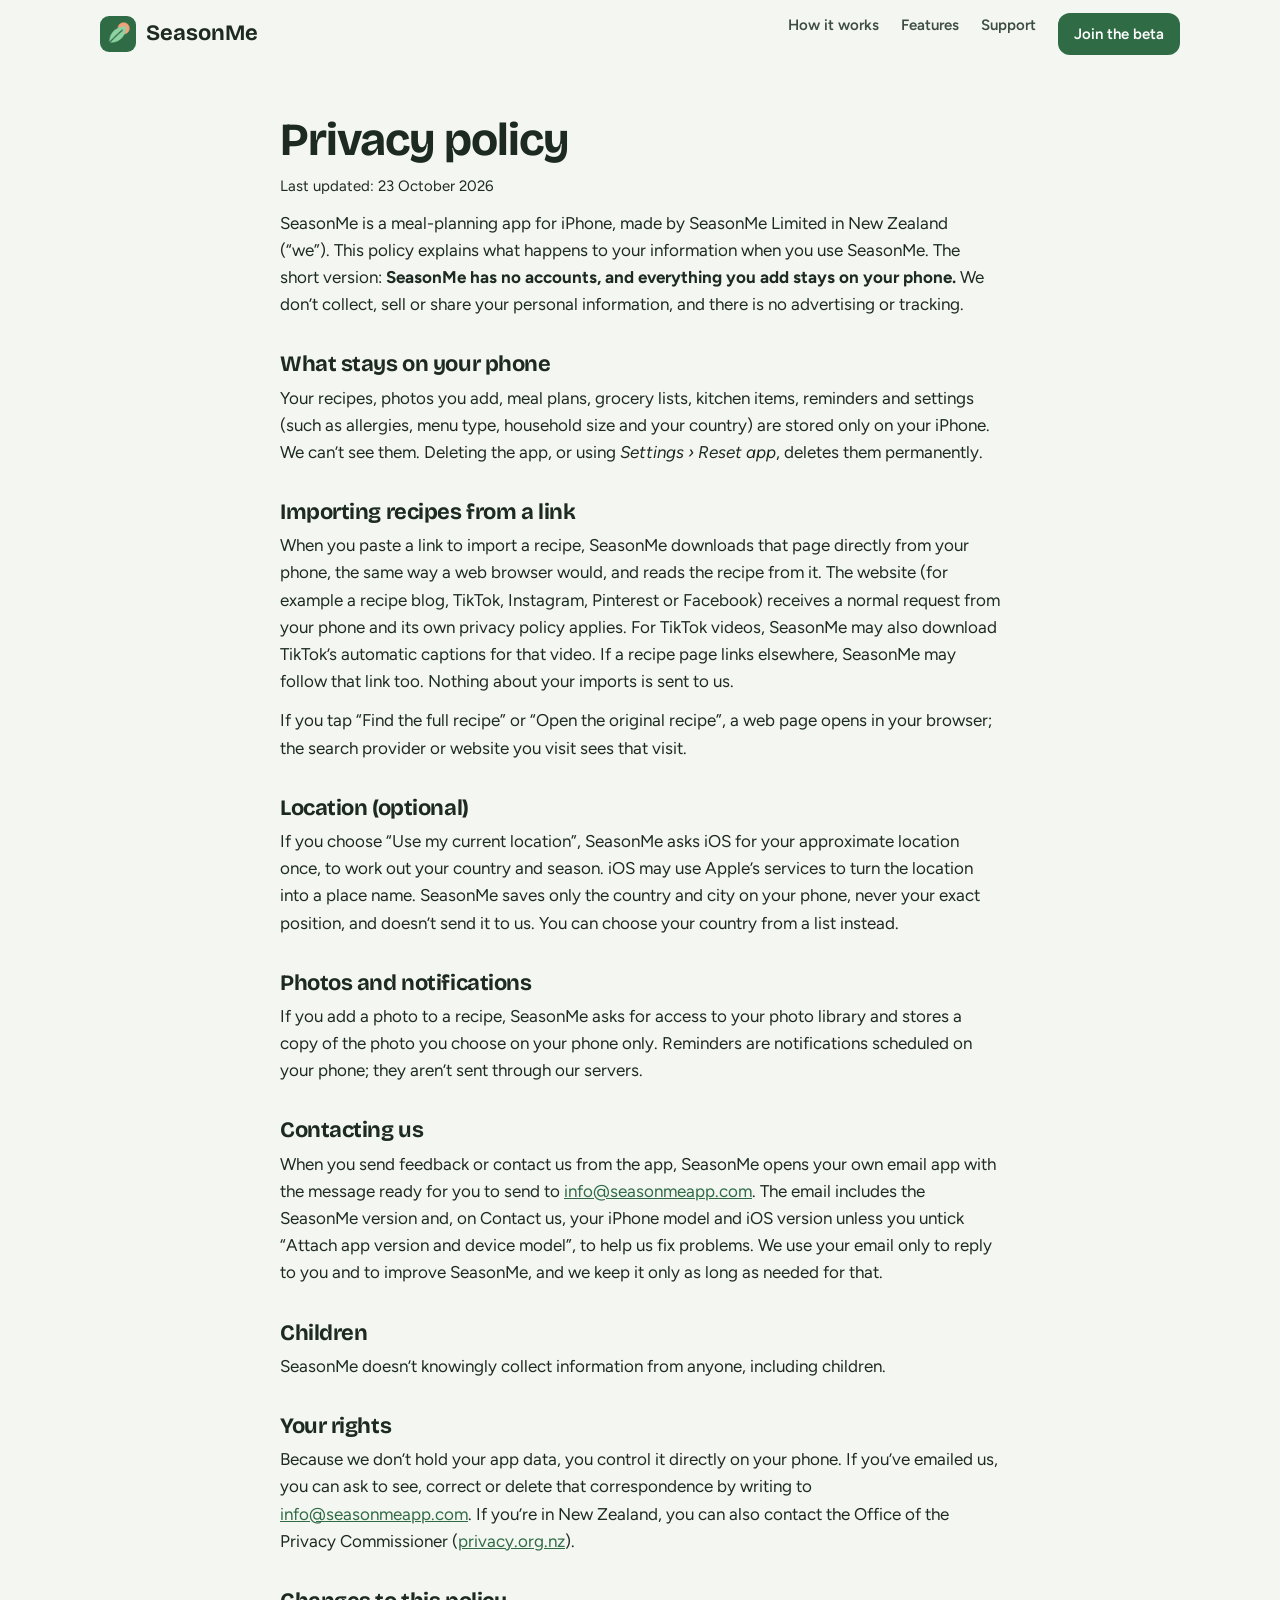
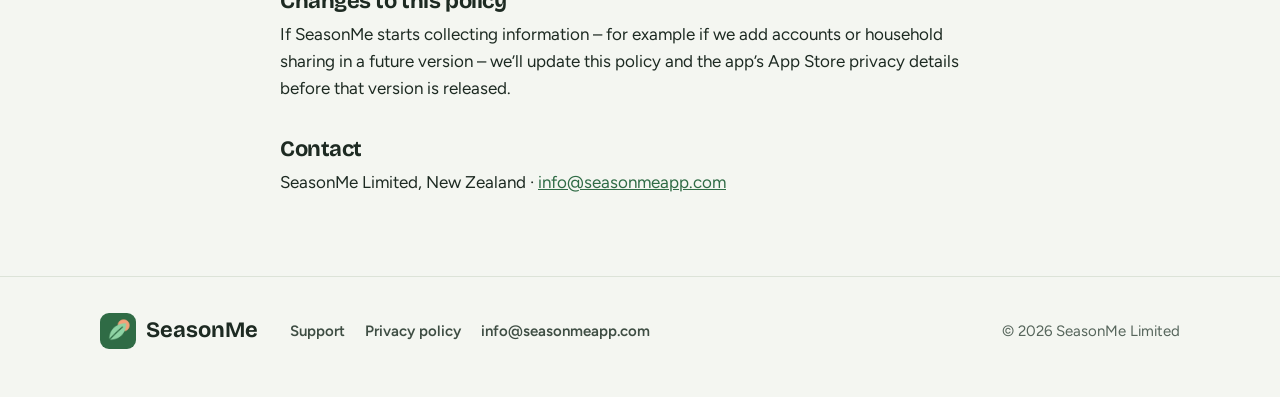
==== privacy.html @ 2d1da23f "Add files via upload" ====
<!doctype html>
<html lang="en">
<head>
<meta charset="utf-8">
<meta name="viewport" content="width=device-width, initial-scale=1">
<title>SeasonMe – Privacy policy</title>
<link rel="icon" href="images/favicon.png">
<link rel="apple-touch-icon" href="images/icon-180.png">
<link rel="preconnect" href="https://fonts.googleapis.com">
<link rel="preconnect" href="https://fonts.gstatic.com" crossorigin>
<link href="https://fonts.googleapis.com/css2?family=Bricolage+Grotesque:opsz,wght@12..96,600;12..96,700&family=Figtree:wght@400;500;600;700&display=swap" rel="stylesheet">
<link rel="stylesheet" href="style.css">
</head>
<body>
<header class="nav">
  <div class="wrap">
    <a class="brand" href="index.html"><img src="images/icon-180.png" alt="">SeasonMe</a>
    <nav class="nav-links" aria-label="Main">
      <a href="index.html#how">How it works</a>
      <a href="index.html#features">Features</a>
      <a href="support.html">Support</a>
      <a class="btn btn-primary btn-sm" href="index.html#beta">Join the beta</a>
    </nav>
  </div>
</header>
<main class="article">
  <h1>Privacy policy</h1>
  <p class="muted">Last updated: 23 October 2026</p>

  <p>SeasonMe is a meal-planning app for iPhone, made by SeasonMe Limited in New Zealand (“we”). This policy explains what happens to your information when you use SeasonMe. The short version: <strong>SeasonMe has no accounts, and everything you add stays on your phone.</strong> We don’t collect, sell or share your personal information, and there is no advertising or tracking.</p>

  <h2>What stays on your phone</h2>
  <p>Your recipes, photos you add, meal plans, grocery lists, kitchen items, reminders and settings (such as allergies, menu type, household size and your country) are stored only on your iPhone. We can’t see them. Deleting the app, or using <em>Settings › Reset app</em>, deletes them permanently.</p>

  <h2>Importing recipes from a link</h2>
  <p>When you paste a link to import a recipe, SeasonMe downloads that page directly from your phone, the same way a web browser would, and reads the recipe from it. The website (for example a recipe blog, TikTok, Instagram, Pinterest or Facebook) receives a normal request from your phone and its own privacy policy applies. For TikTok videos, SeasonMe may also download TikTok’s automatic captions for that video. If a recipe page links elsewhere, SeasonMe may follow that link too. Nothing about your imports is sent to us.</p>
  <p>If you tap “Find the full recipe” or “Open the original recipe”, a web page opens in your browser; the search provider or website you visit sees that visit.</p>

  <h2>Location (optional)</h2>
  <p>If you choose “Use my current location”, SeasonMe asks iOS for your approximate location once, to work out your country and season. iOS may use Apple’s services to turn the location into a place name. SeasonMe saves only the country and city on your phone, never your exact position, and doesn’t send it to us. You can choose your country from a list instead.</p>

  <h2>Photos and notifications</h2>
  <p>If you add a photo to a recipe, SeasonMe asks for access to your photo library and stores a copy of the photo you choose on your phone only. Reminders are notifications scheduled on your phone; they aren’t sent through our servers.</p>

  <h2>Contacting us</h2>
  <p>When you send feedback or contact us from the app, SeasonMe opens your own email app with the message ready for you to send to <a href="mailto:info@seasonmeapp.com">info@seasonmeapp.com</a>. The email includes the SeasonMe version and, on Contact us, your iPhone model and iOS version unless you untick “Attach app version and device model”, to help us fix problems. We use your email only to reply to you and to improve SeasonMe, and we keep it only as long as needed for that.</p>

  <h2>Children</h2>
  <p>SeasonMe doesn’t knowingly collect information from anyone, including children.</p>

  <h2>Your rights</h2>
  <p>Because we don’t hold your app data, you control it directly on your phone. If you’ve emailed us, you can ask to see, correct or delete that correspondence by writing to <a href="mailto:info@seasonmeapp.com">info@seasonmeapp.com</a>. If you’re in New Zealand, you can also contact the Office of the Privacy Commissioner (<a href="https://www.privacy.org.nz">privacy.org.nz</a>).</p>

  <h2>Changes to this policy</h2>
  <p>If SeasonMe starts collecting information – for example if we add accounts or household sharing in a future version – we’ll update this policy and the app’s App Store privacy details before that version is released.</p>

  <h2>Contact</h2>
  <p>SeasonMe Limited, New Zealand · <a href="mailto:info@seasonmeapp.com">info@seasonmeapp.com</a></p>
</main>
<footer>
  <div class="wrap">
    <a class="brand" href="index.html"><img src="images/icon-180.png" alt="">SeasonMe</a>
    <nav aria-label="Footer">
      <a href="support.html">Support</a>
      <a href="privacy.html">Privacy policy</a>
      <a href="mailto:info@seasonmeapp.com">info@seasonmeapp.com</a>
    </nav>
    <span class="copy">© 2026 SeasonMe Limited</span>
  </div>
</footer>
</body>
</html>
---- style.css ----
:root {
  --green: #2F6B45;
  --green-dark: #1F4D30;
  --mint: #8FD3A4;
  --mint-soft: #E3EDE4;
  --peach: #F4A27A;
  --peach-soft: #FBE9DF;
  --cream: #F4F6F1;
  --ink: #1D2A22;
  --ink-soft: #3E4D43;
  --muted: #56655B;
  --card: #FFFFFF;
  --line: #DCE3D8;
  --display: 'Bricolage Grotesque', system-ui, sans-serif;
  --body: Figtree, system-ui, -apple-system, 'Segoe UI', sans-serif;
}

* { box-sizing: border-box; }
html { scroll-behavior: smooth; }
body { margin: 0; background: var(--cream); color: var(--ink); font: 17px/1.6 var(--body); -webkit-font-smoothing: antialiased; }
img { max-width: 100%; display: block; }
a { color: var(--green); }
h1, h2, h3 { font-family: var(--display); line-height: 1.1; letter-spacing: -0.02em; margin: 0; }
p { margin: 0; }
.wrap { max-width: 1120px; margin: 0 auto; padding: 0 20px; }

/* Navigation */
.nav { position: sticky; top: 0; z-index: 10; background: rgba(244, 246, 241, 0.92); backdrop-filter: blur(10px); border-bottom: 1px solid transparent; }
.nav .wrap { display: flex; align-items: center; gap: 24px; height: 68px; }
.brand { display: flex; align-items: center; gap: 10px; text-decoration: none; color: var(--ink); font-family: var(--display); font-weight: 700; font-size: 22px; }
.brand img { width: 36px; height: 36px; border-radius: 9px; }
.nav-links { display: flex; gap: 22px; margin-left: auto; }
.nav-links a { color: var(--ink-soft); text-decoration: none; font-weight: 600; font-size: 15px; }
.nav-links a:hover { color: var(--green); }
.nav-links a.btn-primary, .nav-links a.btn-primary:hover { color: #fff; }

.btn { display: inline-flex; align-items: center; justify-content: center; gap: 8px; min-height: 50px; padding: 0 22px; border-radius: 16px; font-weight: 700; font-size: 16px; text-decoration: none; transition: transform 0.15s, background 0.15s; }
.btn:hover { transform: translateY(-1px); }
.btn-primary { background: var(--green); color: #fff; }
.btn-primary:hover { background: var(--green-dark); }
.btn-light { background: #fff; color: var(--ink); }
.btn-outline { border: 1.5px solid var(--line); color: var(--ink); background: #fff; }
.btn-sm { min-height: 42px; padding: 0 16px; font-size: 15px; border-radius: 12px; }
.pill { display: inline-flex; align-items: center; gap: 8px; padding: 6px 14px; border-radius: 999px; background: var(--mint-soft); color: var(--green); font-weight: 700; font-size: 14px; }

/* Phone frames */
.phone { width: 100%; max-width: 300px; border-radius: 40px; padding: 10px; background: var(--ink); box-shadow: 0 30px 60px -20px rgba(29, 42, 34, 0.35); }
.phone img { border-radius: 31px; width: 100%; height: auto; aspect-ratio: 390 / 844; object-fit: cover; }
.phone.sm { max-width: 240px; border-radius: 34px; padding: 8px; }
.phone.sm img { border-radius: 27px; }

/* Hero */
.hero { padding: 48px 0 72px; }
.hero .wrap { display: grid; grid-template-columns: 1.1fr 0.9fr; gap: 48px; align-items: center; }
.hero h1 { font-size: clamp(40px, 6vw, 68px); margin: 18px 0 18px; }
.hero h1 em { font-style: normal; color: var(--green); }
.hero .lede { font-size: 20px; color: var(--ink-soft); max-width: 34em; }
.hero .ctas { display: flex; flex-wrap: wrap; gap: 12px; margin-top: 28px; }
.hero .note { margin-top: 14px; color: var(--muted); font-size: 15px; }
.hero-art { position: relative; display: flex; justify-content: center; }
.hero-art::before { content: ''; position: absolute; width: 360px; height: 360px; border-radius: 50%; background: var(--peach); opacity: 0.35; top: -20px; right: 0; }
.hero-art::after { content: ''; position: absolute; width: 260px; height: 260px; border-radius: 50%; background: var(--mint); opacity: 0.45; bottom: 20px; left: 0; }
.hero-art .phone { position: relative; z-index: 1; }

/* Sections */
section { padding: 80px 0; }
.eyebrow { font-weight: 700; font-size: 14px; letter-spacing: 0.08em; text-transform: uppercase; color: var(--green); }
.section-head { text-align: center; max-width: 720px; margin: 0 auto 48px; }
.section-head h2 { font-size: clamp(32px, 4.4vw, 48px); margin: 10px 0 14px; }
.section-head p { color: var(--ink-soft); font-size: 19px; }

.steps { display: grid; grid-template-columns: repeat(3, 1fr); gap: 28px; }
.step { background: var(--card); border: 1px solid var(--line); border-radius: 28px; padding: 28px 24px 0; display: flex; flex-direction: column; gap: 10px; overflow: hidden; }
.step .num { width: 36px; height: 36px; border-radius: 50%; background: var(--green); color: #fff; display: grid; place-items: center; font-weight: 700; }
.step h3 { font-size: 26px; }
.step p { color: var(--ink-soft); }
.step .phone { margin: 18px auto -60px; }

.feature .wrap { display: grid; grid-template-columns: 1fr 1fr; gap: 64px; align-items: center; }
.feature.flip .text { order: 2; }
.feature h2 { font-size: clamp(30px, 4vw, 44px); margin: 10px 0 16px; }
.feature .text > p { color: var(--ink-soft); font-size: 18px; }
.feature ul { list-style: none; padding: 0; margin: 22px 0 0; display: flex; flex-direction: column; gap: 12px; }
.feature li { display: flex; gap: 12px; align-items: flex-start; }
.feature li svg { flex: none; margin-top: 3px; }
.feature .art { display: flex; justify-content: center; gap: 20px; }
.chips { display: flex; flex-wrap: wrap; gap: 8px; margin-top: 22px; }
.chip { padding: 8px 14px; border-radius: 999px; background: #fff; border: 1px solid var(--line); font-weight: 600; font-size: 15px; }

.tinted { background: #fff; }
.green-band { background: var(--green); color: #fff; }
.green-band .section-head p, .green-band .eyebrow { color: #D5EBDB; }

.promises { display: grid; grid-template-columns: repeat(3, 1fr); gap: 24px; }
.promise { background: rgba(255, 255, 255, 0.08); border: 1px solid rgba(255, 255, 255, 0.18); border-radius: 22px; padding: 24px; }
.promise h3 { font-size: 22px; margin-bottom: 8px; }
.promise p { color: #E3EDE4; }

.final { text-align: center; }
.final h2 { font-size: clamp(34px, 5vw, 56px); margin: 12px 0 16px; }
.final p { color: var(--ink-soft); font-size: 19px; max-width: 36em; margin: 0 auto; }
.final .ctas { display: flex; justify-content: center; flex-wrap: wrap; gap: 12px; margin-top: 28px; }
.final .phones { display: flex; justify-content: center; gap: 20px; margin-top: 56px; }

/* Article pages (privacy, support) */
.article { max-width: 760px; margin: 0 auto; padding: 40px 20px 80px; }
.article h1 { font-size: clamp(34px, 5vw, 46px); margin: 6px 0 8px; }
.article h2 { font-size: 22px; margin: 34px 0 8px; }
.article h3 { font-size: 18px; margin: 18px 0 4px; font-family: var(--body); letter-spacing: 0; }
.article p, .article li { color: var(--ink); }
.article p + p { margin-top: 12px; }
.muted { color: var(--muted); font-size: 15px; }
.card { background: var(--card); border: 1px solid var(--line); border-radius: 18px; padding: 8px 22px 20px; margin: 18px 0; }

/* Footer */
footer { border-top: 1px solid var(--line); padding: 36px 0 48px; color: var(--muted); font-size: 15px; }
footer .wrap { display: flex; flex-wrap: wrap; gap: 18px 32px; align-items: center; }
footer nav { display: flex; flex-wrap: wrap; gap: 20px; }
footer a { color: var(--ink-soft); text-decoration: none; font-weight: 600; }
footer a:hover { color: var(--green); }
footer .copy { margin-left: auto; }

a:focus-visible, .btn:focus-visible { outline: 3px solid var(--mint); outline-offset: 2px; }

@media (max-width: 900px) {
  .hero .wrap, .feature .wrap { grid-template-columns: 1fr; gap: 40px; }
  .feature.flip .text { order: 0; }
  .steps, .promises { grid-template-columns: 1fr; }
  .step .phone { margin-bottom: -40px; }
  .hero { padding-top: 24px; }
}
@media (max-width: 600px) {
  .nav-links a:not(.btn) { display: none; }
  section { padding: 56px 0; }
  .feature .art .phone.sm:nth-child(2) { display: none; }
  .final .phones .phone:nth-child(n + 2) { display: none; }
  footer .copy { margin-left: 0; }
}
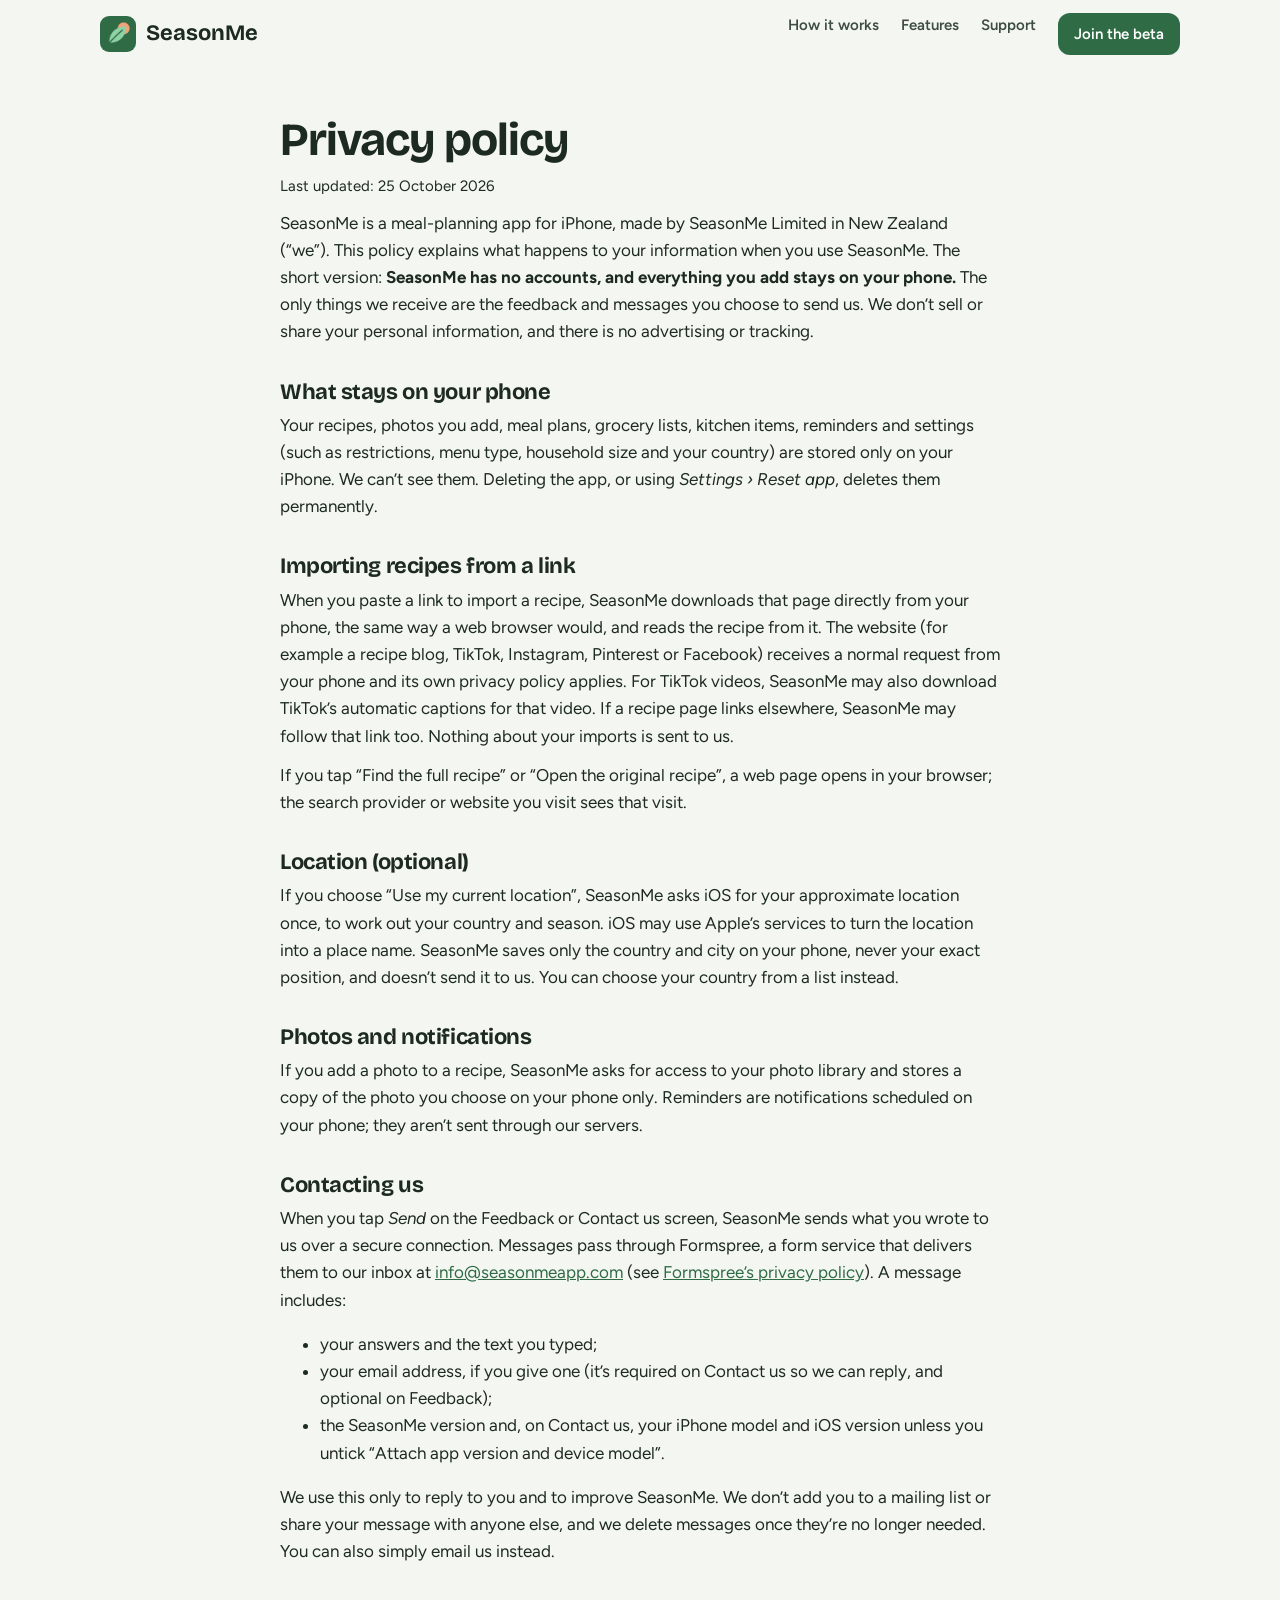
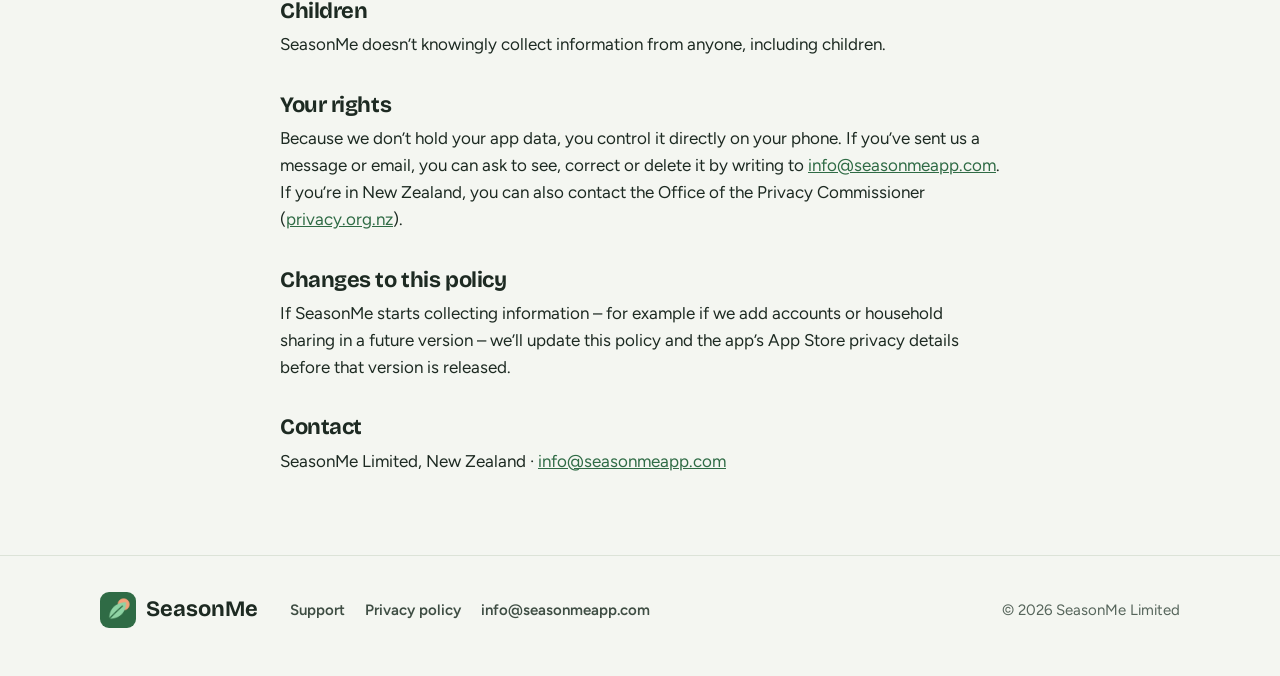
==== commit 3017345a: "Recipe links that open in SeasonMe, Apple app link file, updated privacy and support pages Co-Author" ====
--- a/privacy.html
+++ b/privacy.html
@@ -25,12 +25,12 @@
 </header>
 <main class="article">
   <h1>Privacy policy</h1>
-  <p class="muted">Last updated: 23 October 2026</p>
+  <p class="muted">Last updated: 25 October 2026</p>
 
-  <p>SeasonMe is a meal-planning app for iPhone, made by SeasonMe Limited in New Zealand (“we”). This policy explains what happens to your information when you use SeasonMe. The short version: <strong>SeasonMe has no accounts, and everything you add stays on your phone.</strong> We don’t collect, sell or share your personal information, and there is no advertising or tracking.</p>
+  <p>SeasonMe is a meal-planning app for iPhone, made by SeasonMe Limited in New Zealand (“we”). This policy explains what happens to your information when you use SeasonMe. The short version: <strong>SeasonMe has no accounts, and everything you add stays on your phone.</strong> The only things we receive are the feedback and messages you choose to send us. We don’t sell or share your personal information, and there is no advertising or tracking.</p>
 
   <h2>What stays on your phone</h2>
-  <p>Your recipes, photos you add, meal plans, grocery lists, kitchen items, reminders and settings (such as allergies, menu type, household size and your country) are stored only on your iPhone. We can’t see them. Deleting the app, or using <em>Settings › Reset app</em>, deletes them permanently.</p>
+  <p>Your recipes, photos you add, meal plans, grocery lists, kitchen items, reminders and settings (such as restrictions, menu type, household size and your country) are stored only on your iPhone. We can’t see them. Deleting the app, or using <em>Settings › Reset app</em>, deletes them permanently.</p>
 
   <h2>Importing recipes from a link</h2>
   <p>When you paste a link to import a recipe, SeasonMe downloads that page directly from your phone, the same way a web browser would, and reads the recipe from it. The website (for example a recipe blog, TikTok, Instagram, Pinterest or Facebook) receives a normal request from your phone and its own privacy policy applies. For TikTok videos, SeasonMe may also download TikTok’s automatic captions for that video. If a recipe page links elsewhere, SeasonMe may follow that link too. Nothing about your imports is sent to us.</p>
@@ -43,13 +43,19 @@
   <p>If you add a photo to a recipe, SeasonMe asks for access to your photo library and stores a copy of the photo you choose on your phone only. Reminders are notifications scheduled on your phone; they aren’t sent through our servers.</p>
 
   <h2>Contacting us</h2>
-  <p>When you send feedback or contact us from the app, SeasonMe opens your own email app with the message ready for you to send to <a href="mailto:info@seasonmeapp.com">info@seasonmeapp.com</a>. The email includes the SeasonMe version and, on Contact us, your iPhone model and iOS version unless you untick “Attach app version and device model”, to help us fix problems. We use your email only to reply to you and to improve SeasonMe, and we keep it only as long as needed for that.</p>
+  <p>When you tap <em>Send</em> on the Feedback or Contact us screen, SeasonMe sends what you wrote to us over a secure connection. Messages pass through Formspree, a form service that delivers them to our inbox at <a href="mailto:info@seasonmeapp.com">info@seasonmeapp.com</a> (see <a href="https://formspree.io/legal/privacy-policy/">Formspree’s privacy policy</a>). A message includes:</p>
+  <ul>
+    <li>your answers and the text you typed;</li>
+    <li>your email address, if you give one (it’s required on Contact us so we can reply, and optional on Feedback);</li>
+    <li>the SeasonMe version and, on Contact us, your iPhone model and iOS version unless you untick “Attach app version and device model”.</li>
+  </ul>
+  <p>We use this only to reply to you and to improve SeasonMe. We don’t add you to a mailing list or share your message with anyone else, and we delete messages once they’re no longer needed. You can also simply email us instead.</p>
 
   <h2>Children</h2>
   <p>SeasonMe doesn’t knowingly collect information from anyone, including children.</p>
 
   <h2>Your rights</h2>
-  <p>Because we don’t hold your app data, you control it directly on your phone. If you’ve emailed us, you can ask to see, correct or delete that correspondence by writing to <a href="mailto:info@seasonmeapp.com">info@seasonmeapp.com</a>. If you’re in New Zealand, you can also contact the Office of the Privacy Commissioner (<a href="https://www.privacy.org.nz">privacy.org.nz</a>).</p>
+  <p>Because we don’t hold your app data, you control it directly on your phone. If you’ve sent us a message or email, you can ask to see, correct or delete it by writing to <a href="mailto:info@seasonmeapp.com">info@seasonmeapp.com</a>. If you’re in New Zealand, you can also contact the Office of the Privacy Commissioner (<a href="https://www.privacy.org.nz">privacy.org.nz</a>).</p>
 
   <h2>Changes to this policy</h2>
   <p>If SeasonMe starts collecting information – for example if we add accounts or household sharing in a future version – we’ll update this policy and the app’s App Store privacy details before that version is released.</p>
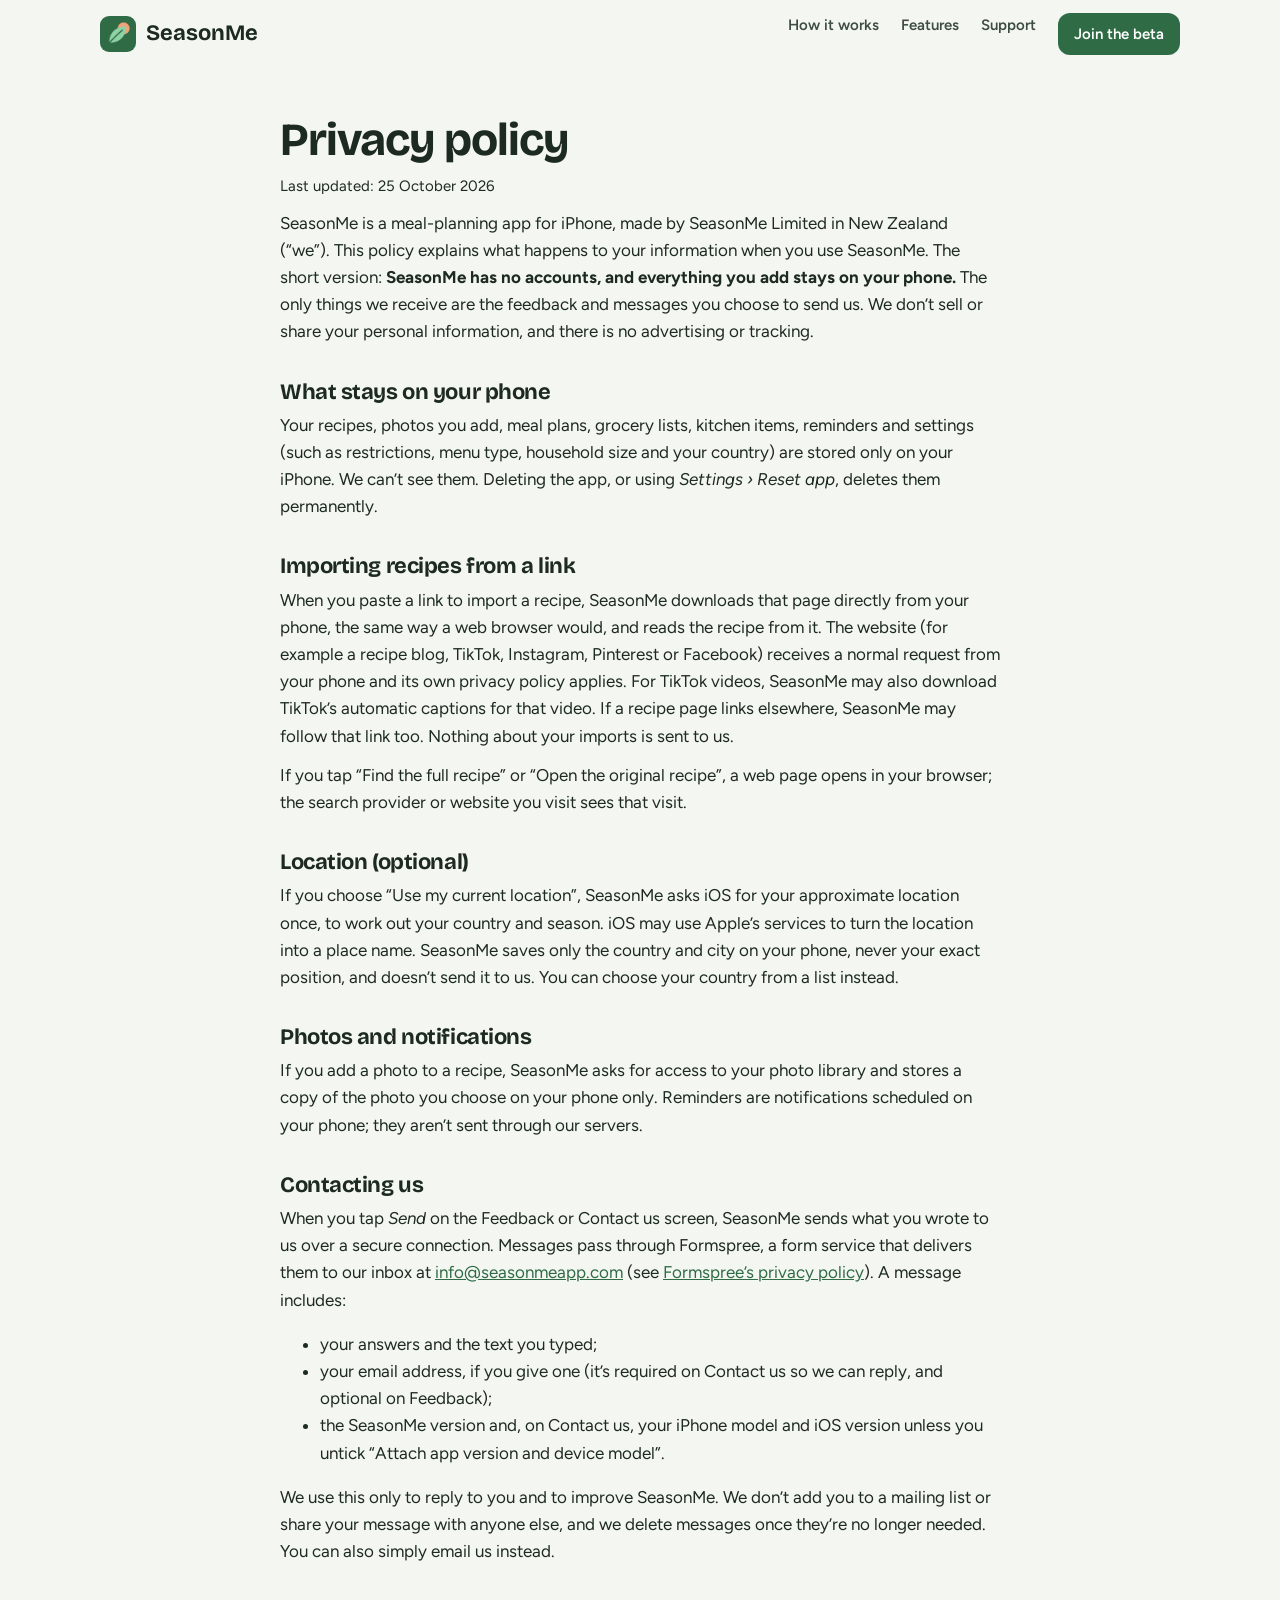
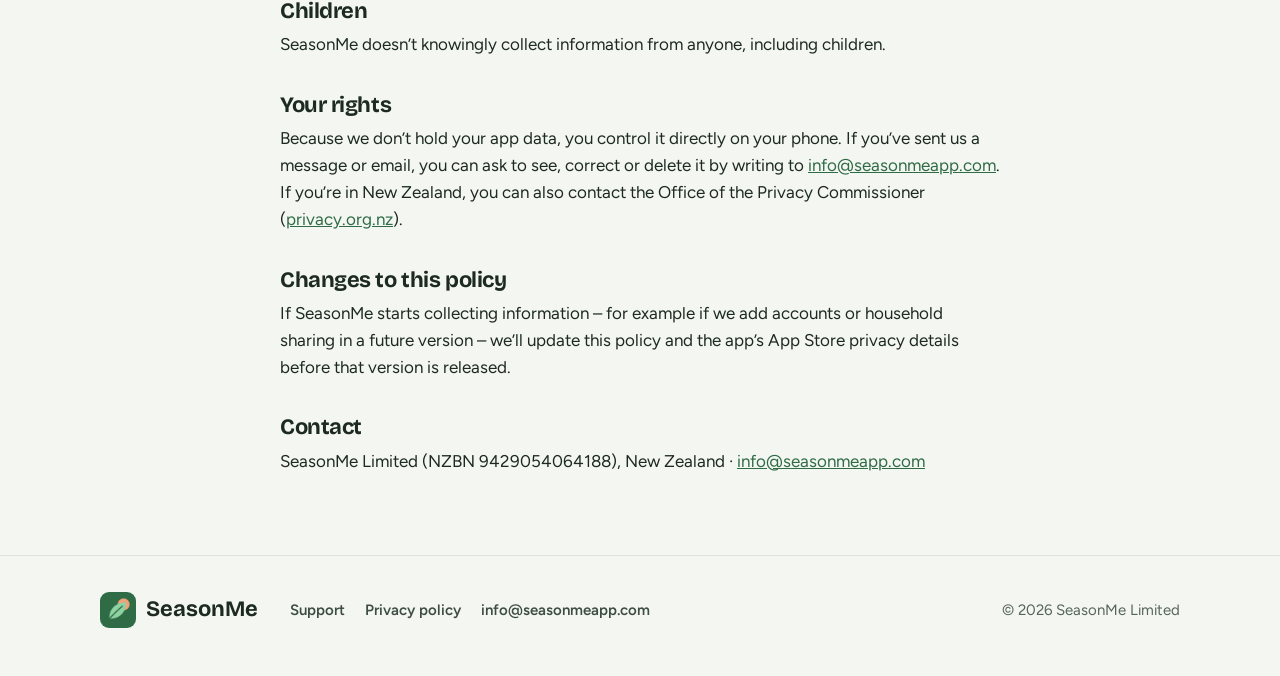
==== commit 4c990cdf: "Use the registered company name, SeasonMe Limited (NZBN 9429054064188) Co-Authored-By: Claude Opus 5" ====
--- a/privacy.html
+++ b/privacy.html
@@ -61,7 +61,7 @@
   <p>If SeasonMe starts collecting information – for example if we add accounts or household sharing in a future version – we’ll update this policy and the app’s App Store privacy details before that version is released.</p>
 
   <h2>Contact</h2>
-  <p>SeasonMe Limited, New Zealand · <a href="mailto:info@seasonmeapp.com">info@seasonmeapp.com</a></p>
+  <p>SeasonMe Limited (NZBN 9429054064188), New Zealand · <a href="mailto:info@seasonmeapp.com">info@seasonmeapp.com</a></p>
 </main>
 <footer>
   <div class="wrap">
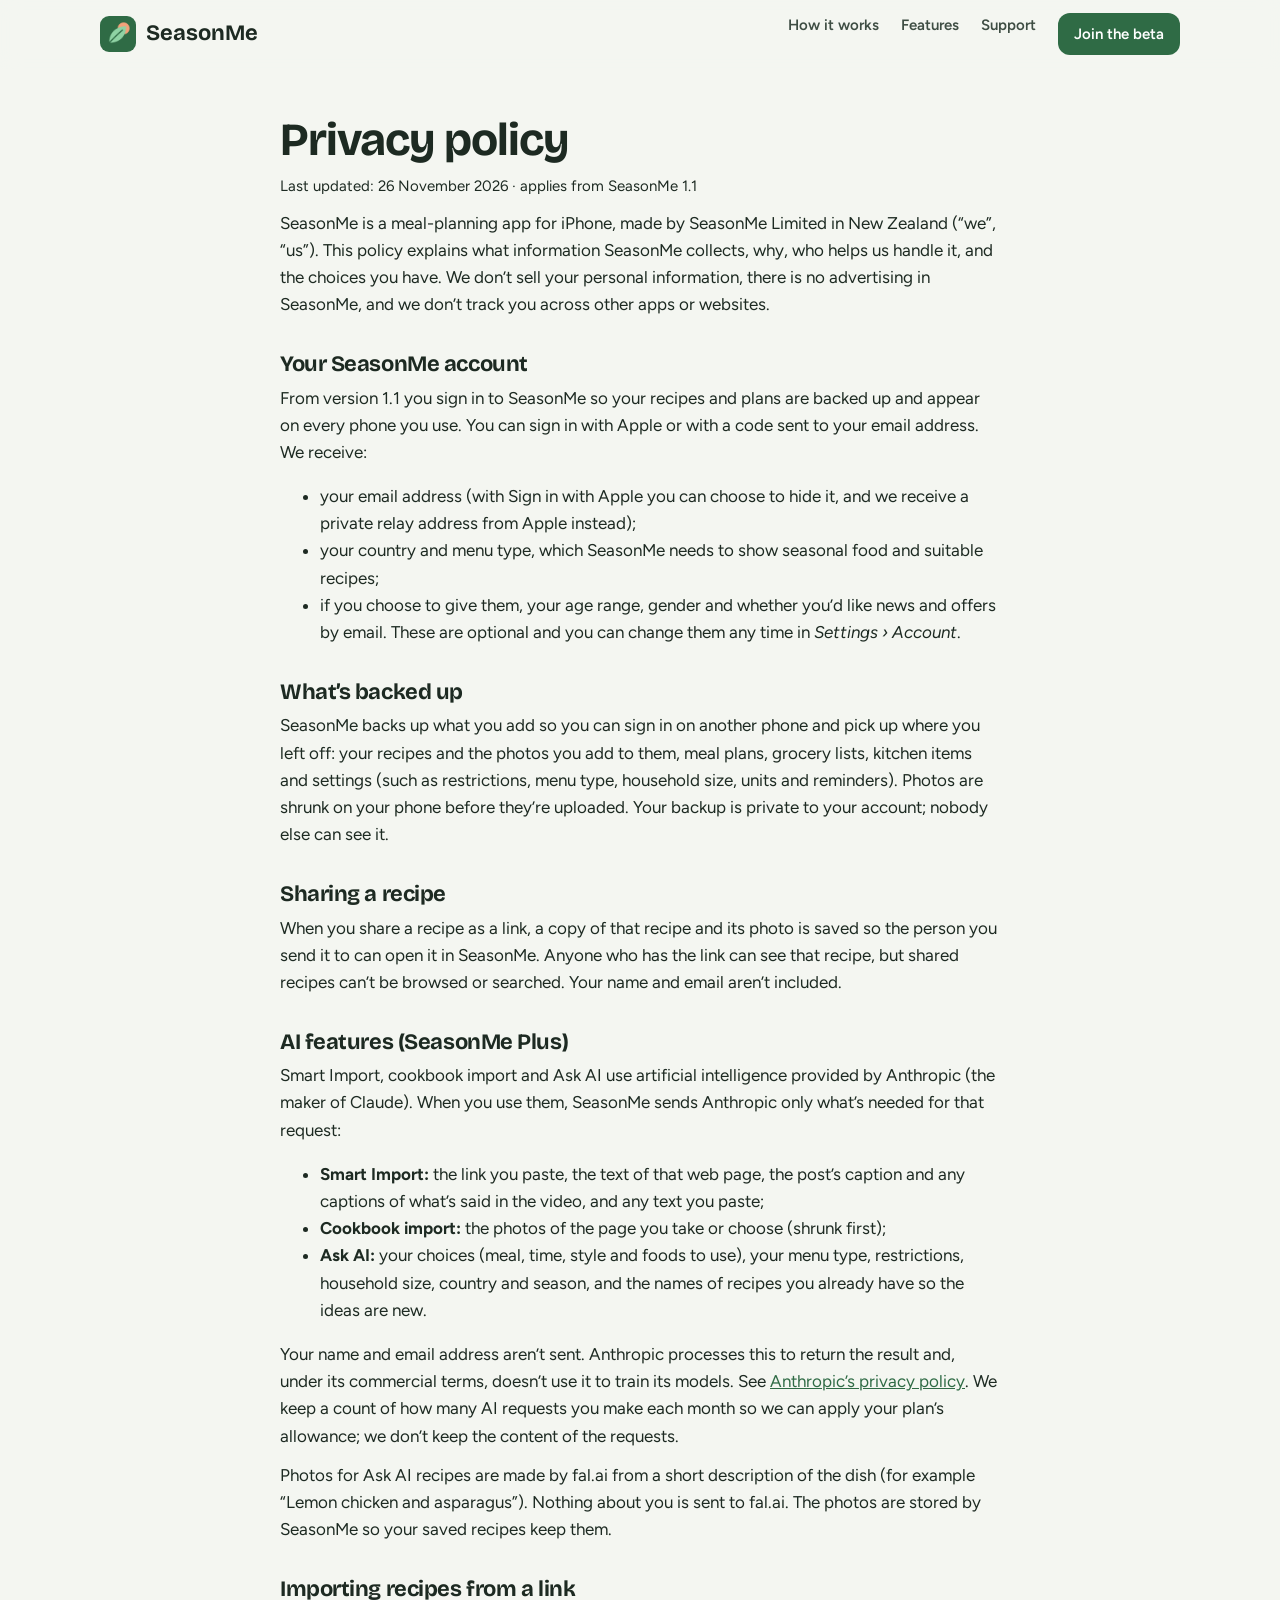
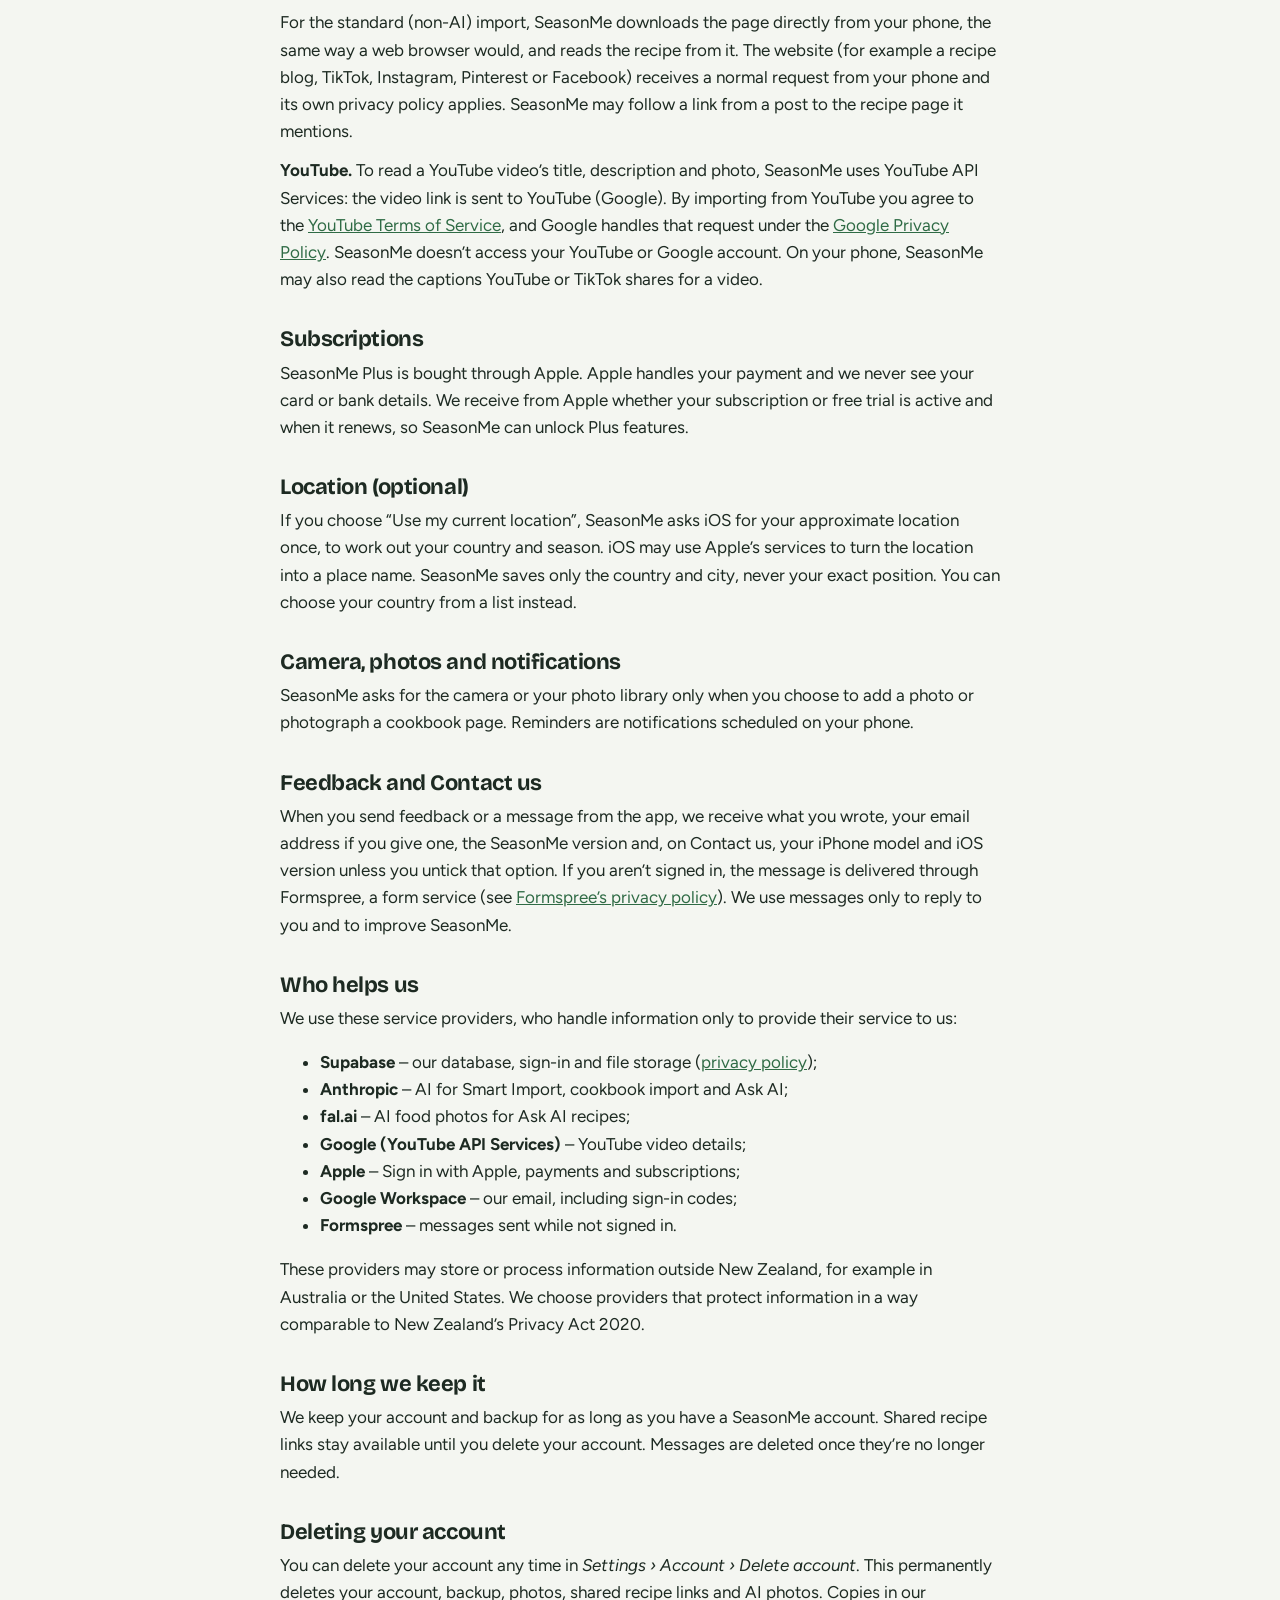
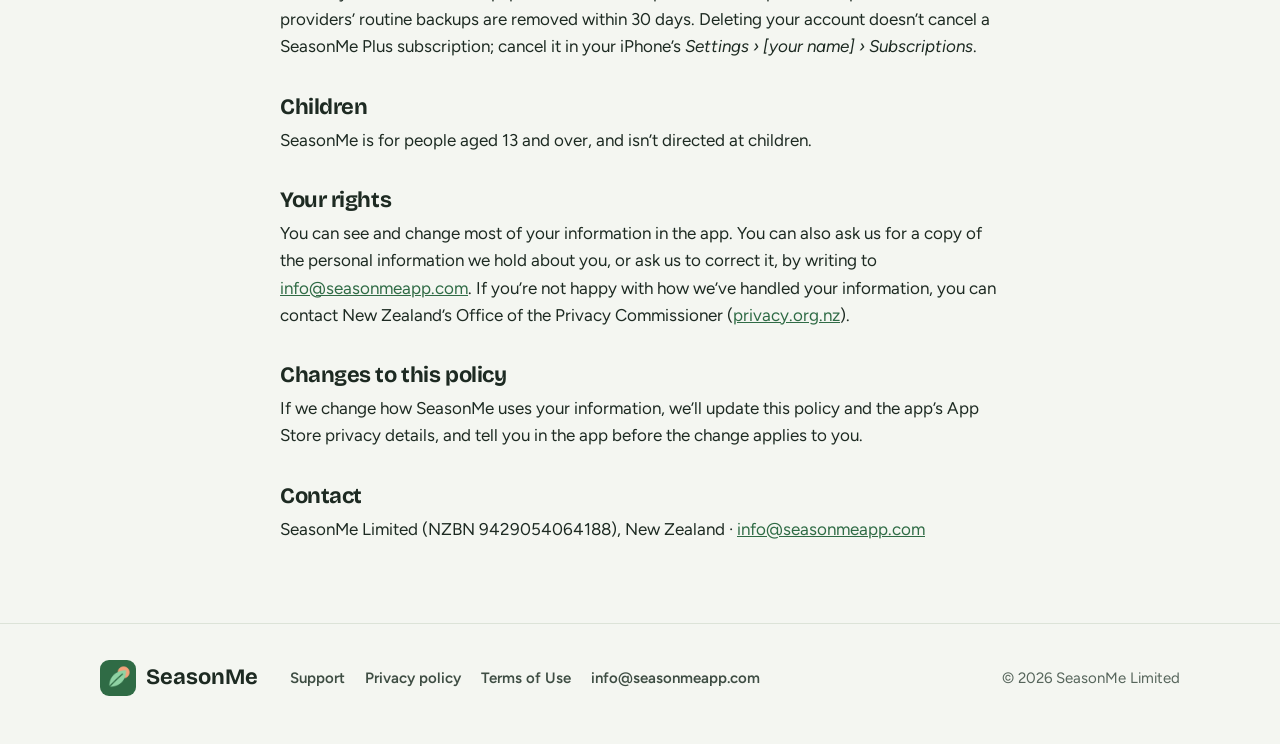
==== commit 299eb3d3: "Terms of Use and privacy policy for 1.1; Terms links in the app New website/terms.html (subscription" ====
--- a/privacy.html
+++ b/privacy.html
@@ -25,40 +25,77 @@
 </header>
 <main class="article">
   <h1>Privacy policy</h1>
-  <p class="muted">Last updated: 25 October 2026</p>
+  <p class="muted">Last updated: 26 November 2026 · applies from SeasonMe 1.1</p>
 
-  <p>SeasonMe is a meal-planning app for iPhone, made by SeasonMe Limited in New Zealand (“we”). This policy explains what happens to your information when you use SeasonMe. The short version: <strong>SeasonMe has no accounts, and everything you add stays on your phone.</strong> The only things we receive are the feedback and messages you choose to send us. We don’t sell or share your personal information, and there is no advertising or tracking.</p>
+  <p>SeasonMe is a meal-planning app for iPhone, made by SeasonMe Limited in New Zealand (“we”, “us”). This policy explains what information SeasonMe collects, why, who helps us handle it, and the choices you have. We don’t sell your personal information, there is no advertising in SeasonMe, and we don’t track you across other apps or websites.</p>
 
-  <h2>What stays on your phone</h2>
-  <p>Your recipes, photos you add, meal plans, grocery lists, kitchen items, reminders and settings (such as restrictions, menu type, household size and your country) are stored only on your iPhone. We can’t see them. Deleting the app, or using <em>Settings › Reset app</em>, deletes them permanently.</p>
+  <h2>Your SeasonMe account</h2>
+  <p>From version 1.1 you sign in to SeasonMe so your recipes and plans are backed up and appear on every phone you use. You can sign in with Apple or with a code sent to your email address. We receive:</p>
+  <ul>
+    <li>your email address (with Sign in with Apple you can choose to hide it, and we receive a private relay address from Apple instead);</li>
+    <li>your country and menu type, which SeasonMe needs to show seasonal food and suitable recipes;</li>
+    <li>if you choose to give them, your age range, gender and whether you’d like news and offers by email. These are optional and you can change them any time in <em>Settings › Account</em>.</li>
+  </ul>
+
+  <h2>What’s backed up</h2>
+  <p>SeasonMe backs up what you add so you can sign in on another phone and pick up where you left off: your recipes and the photos you add to them, meal plans, grocery lists, kitchen items and settings (such as restrictions, menu type, household size, units and reminders). Photos are shrunk on your phone before they’re uploaded. Your backup is private to your account; nobody else can see it.</p>
+
+  <h2>Sharing a recipe</h2>
+  <p>When you share a recipe as a link, a copy of that recipe and its photo is saved so the person you send it to can open it in SeasonMe. Anyone who has the link can see that recipe, but shared recipes can’t be browsed or searched. Your name and email aren’t included.</p>
+
+  <h2>AI features (SeasonMe Plus)</h2>
+  <p>Smart Import, cookbook import and Ask AI use artificial intelligence provided by Anthropic (the maker of Claude). When you use them, SeasonMe sends Anthropic only what’s needed for that request:</p>
+  <ul>
+    <li><strong>Smart Import:</strong> the link you paste, the text of that web page, the post’s caption and any captions of what’s said in the video, and any text you paste;</li>
+    <li><strong>Cookbook import:</strong> the photos of the page you take or choose (shrunk first);</li>
+    <li><strong>Ask AI:</strong> your choices (meal, time, style and foods to use), your menu type, restrictions, household size, country and season, and the names of recipes you already have so the ideas are new.</li>
+  </ul>
+  <p>Your name and email address aren’t sent. Anthropic processes this to return the result and, under its commercial terms, doesn’t use it to train its models. See <a href="https://www.anthropic.com/legal/privacy">Anthropic’s privacy policy</a>. We keep a count of how many AI requests you make each month so we can apply your plan’s allowance; we don’t keep the content of the requests.</p>
+  <p>Photos for Ask AI recipes are made by fal.ai from a short description of the dish (for example “Lemon chicken and asparagus”). Nothing about you is sent to fal.ai. The photos are stored by SeasonMe so your saved recipes keep them.</p>
 
   <h2>Importing recipes from a link</h2>
-  <p>When you paste a link to import a recipe, SeasonMe downloads that page directly from your phone, the same way a web browser would, and reads the recipe from it. The website (for example a recipe blog, TikTok, Instagram, Pinterest or Facebook) receives a normal request from your phone and its own privacy policy applies. For TikTok videos, SeasonMe may also download TikTok’s automatic captions for that video. If a recipe page links elsewhere, SeasonMe may follow that link too. Nothing about your imports is sent to us.</p>
-  <p>If you tap “Find the full recipe” or “Open the original recipe”, a web page opens in your browser; the search provider or website you visit sees that visit.</p>
+  <p>For the standard (non-AI) import, SeasonMe downloads the page directly from your phone, the same way a web browser would, and reads the recipe from it. The website (for example a recipe blog, TikTok, Instagram, Pinterest or Facebook) receives a normal request from your phone and its own privacy policy applies. SeasonMe may follow a link from a post to the recipe page it mentions.</p>
+  <p><strong>YouTube.</strong> To read a YouTube video’s title, description and photo, SeasonMe uses YouTube API Services: the video link is sent to YouTube (Google). By importing from YouTube you agree to the <a href="https://www.youtube.com/t/terms">YouTube Terms of Service</a>, and Google handles that request under the <a href="https://policies.google.com/privacy">Google Privacy Policy</a>. SeasonMe doesn’t access your YouTube or Google account. On your phone, SeasonMe may also read the captions YouTube or TikTok shares for a video.</p>
+
+  <h2>Subscriptions</h2>
+  <p>SeasonMe Plus is bought through Apple. Apple handles your payment and we never see your card or bank details. We receive from Apple whether your subscription or free trial is active and when it renews, so SeasonMe can unlock Plus features.</p>
 
   <h2>Location (optional)</h2>
-  <p>If you choose “Use my current location”, SeasonMe asks iOS for your approximate location once, to work out your country and season. iOS may use Apple’s services to turn the location into a place name. SeasonMe saves only the country and city on your phone, never your exact position, and doesn’t send it to us. You can choose your country from a list instead.</p>
+  <p>If you choose “Use my current location”, SeasonMe asks iOS for your approximate location once, to work out your country and season. iOS may use Apple’s services to turn the location into a place name. SeasonMe saves only the country and city, never your exact position. You can choose your country from a list instead.</p>
 
-  <h2>Photos and notifications</h2>
-  <p>If you add a photo to a recipe, SeasonMe asks for access to your photo library and stores a copy of the photo you choose on your phone only. Reminders are notifications scheduled on your phone; they aren’t sent through our servers.</p>
+  <h2>Camera, photos and notifications</h2>
+  <p>SeasonMe asks for the camera or your photo library only when you choose to add a photo or photograph a cookbook page. Reminders are notifications scheduled on your phone.</p>
 
-  <h2>Contacting us</h2>
-  <p>When you tap <em>Send</em> on the Feedback or Contact us screen, SeasonMe sends what you wrote to us over a secure connection. Messages pass through Formspree, a form service that delivers them to our inbox at <a href="mailto:info@seasonmeapp.com">info@seasonmeapp.com</a> (see <a href="https://formspree.io/legal/privacy-policy/">Formspree’s privacy policy</a>). A message includes:</p>
+  <h2>Feedback and Contact us</h2>
+  <p>When you send feedback or a message from the app, we receive what you wrote, your email address if you give one, the SeasonMe version and, on Contact us, your iPhone model and iOS version unless you untick that option. If you aren’t signed in, the message is delivered through Formspree, a form service (see <a href="https://formspree.io/legal/privacy-policy/">Formspree’s privacy policy</a>). We use messages only to reply to you and to improve SeasonMe.</p>
+
+  <h2>Who helps us</h2>
+  <p>We use these service providers, who handle information only to provide their service to us:</p>
   <ul>
-    <li>your answers and the text you typed;</li>
-    <li>your email address, if you give one (it’s required on Contact us so we can reply, and optional on Feedback);</li>
-    <li>the SeasonMe version and, on Contact us, your iPhone model and iOS version unless you untick “Attach app version and device model”.</li>
+    <li><strong>Supabase</strong> – our database, sign-in and file storage (<a href="https://supabase.com/privacy">privacy policy</a>);</li>
+    <li><strong>Anthropic</strong> – AI for Smart Import, cookbook import and Ask AI;</li>
+    <li><strong>fal.ai</strong> – AI food photos for Ask AI recipes;</li>
+    <li><strong>Google (YouTube API Services)</strong> – YouTube video details;</li>
+    <li><strong>Apple</strong> – Sign in with Apple, payments and subscriptions;</li>
+    <li><strong>Google Workspace</strong> – our email, including sign-in codes;</li>
+    <li><strong>Formspree</strong> – messages sent while not signed in.</li>
   </ul>
-  <p>We use this only to reply to you and to improve SeasonMe. We don’t add you to a mailing list or share your message with anyone else, and we delete messages once they’re no longer needed. You can also simply email us instead.</p>
+  <p>These providers may store or process information outside New Zealand, for example in Australia or the United States. We choose providers that protect information in a way comparable to New Zealand’s Privacy Act 2020.</p>
+
+  <h2>How long we keep it</h2>
+  <p>We keep your account and backup for as long as you have a SeasonMe account. Shared recipe links stay available until you delete your account. Messages are deleted once they’re no longer needed.</p>
+
+  <h2>Deleting your account</h2>
+  <p>You can delete your account any time in <em>Settings › Account › Delete account</em>. This permanently deletes your account, backup, photos, shared recipe links and AI photos. Copies in our providers’ routine backups are removed within 30 days. Deleting your account doesn’t cancel a SeasonMe Plus subscription; cancel it in your iPhone’s <em>Settings › [your name] › Subscriptions</em>.</p>
 
   <h2>Children</h2>
-  <p>SeasonMe doesn’t knowingly collect information from anyone, including children.</p>
+  <p>SeasonMe is for people aged 13 and over, and isn’t directed at children.</p>
 
   <h2>Your rights</h2>
-  <p>Because we don’t hold your app data, you control it directly on your phone. If you’ve sent us a message or email, you can ask to see, correct or delete it by writing to <a href="mailto:info@seasonmeapp.com">info@seasonmeapp.com</a>. If you’re in New Zealand, you can also contact the Office of the Privacy Commissioner (<a href="https://www.privacy.org.nz">privacy.org.nz</a>).</p>
+  <p>You can see and change most of your information in the app. You can also ask us for a copy of the personal information we hold about you, or ask us to correct it, by writing to <a href="mailto:info@seasonmeapp.com">info@seasonmeapp.com</a>. If you’re not happy with how we’ve handled your information, you can contact New Zealand’s Office of the Privacy Commissioner (<a href="https://www.privacy.org.nz">privacy.org.nz</a>).</p>
 
   <h2>Changes to this policy</h2>
-  <p>If SeasonMe starts collecting information – for example if we add accounts or household sharing in a future version – we’ll update this policy and the app’s App Store privacy details before that version is released.</p>
+  <p>If we change how SeasonMe uses your information, we’ll update this policy and the app’s App Store privacy details, and tell you in the app before the change applies to you.</p>
 
   <h2>Contact</h2>
   <p>SeasonMe Limited (NZBN 9429054064188), New Zealand · <a href="mailto:info@seasonmeapp.com">info@seasonmeapp.com</a></p>
@@ -69,6 +106,7 @@
     <nav aria-label="Footer">
       <a href="support.html">Support</a>
       <a href="privacy.html">Privacy policy</a>
+      <a href="terms.html">Terms of Use</a>
       <a href="mailto:info@seasonmeapp.com">info@seasonmeapp.com</a>
     </nav>
     <span class="copy">© 2026 SeasonMe Limited</span>
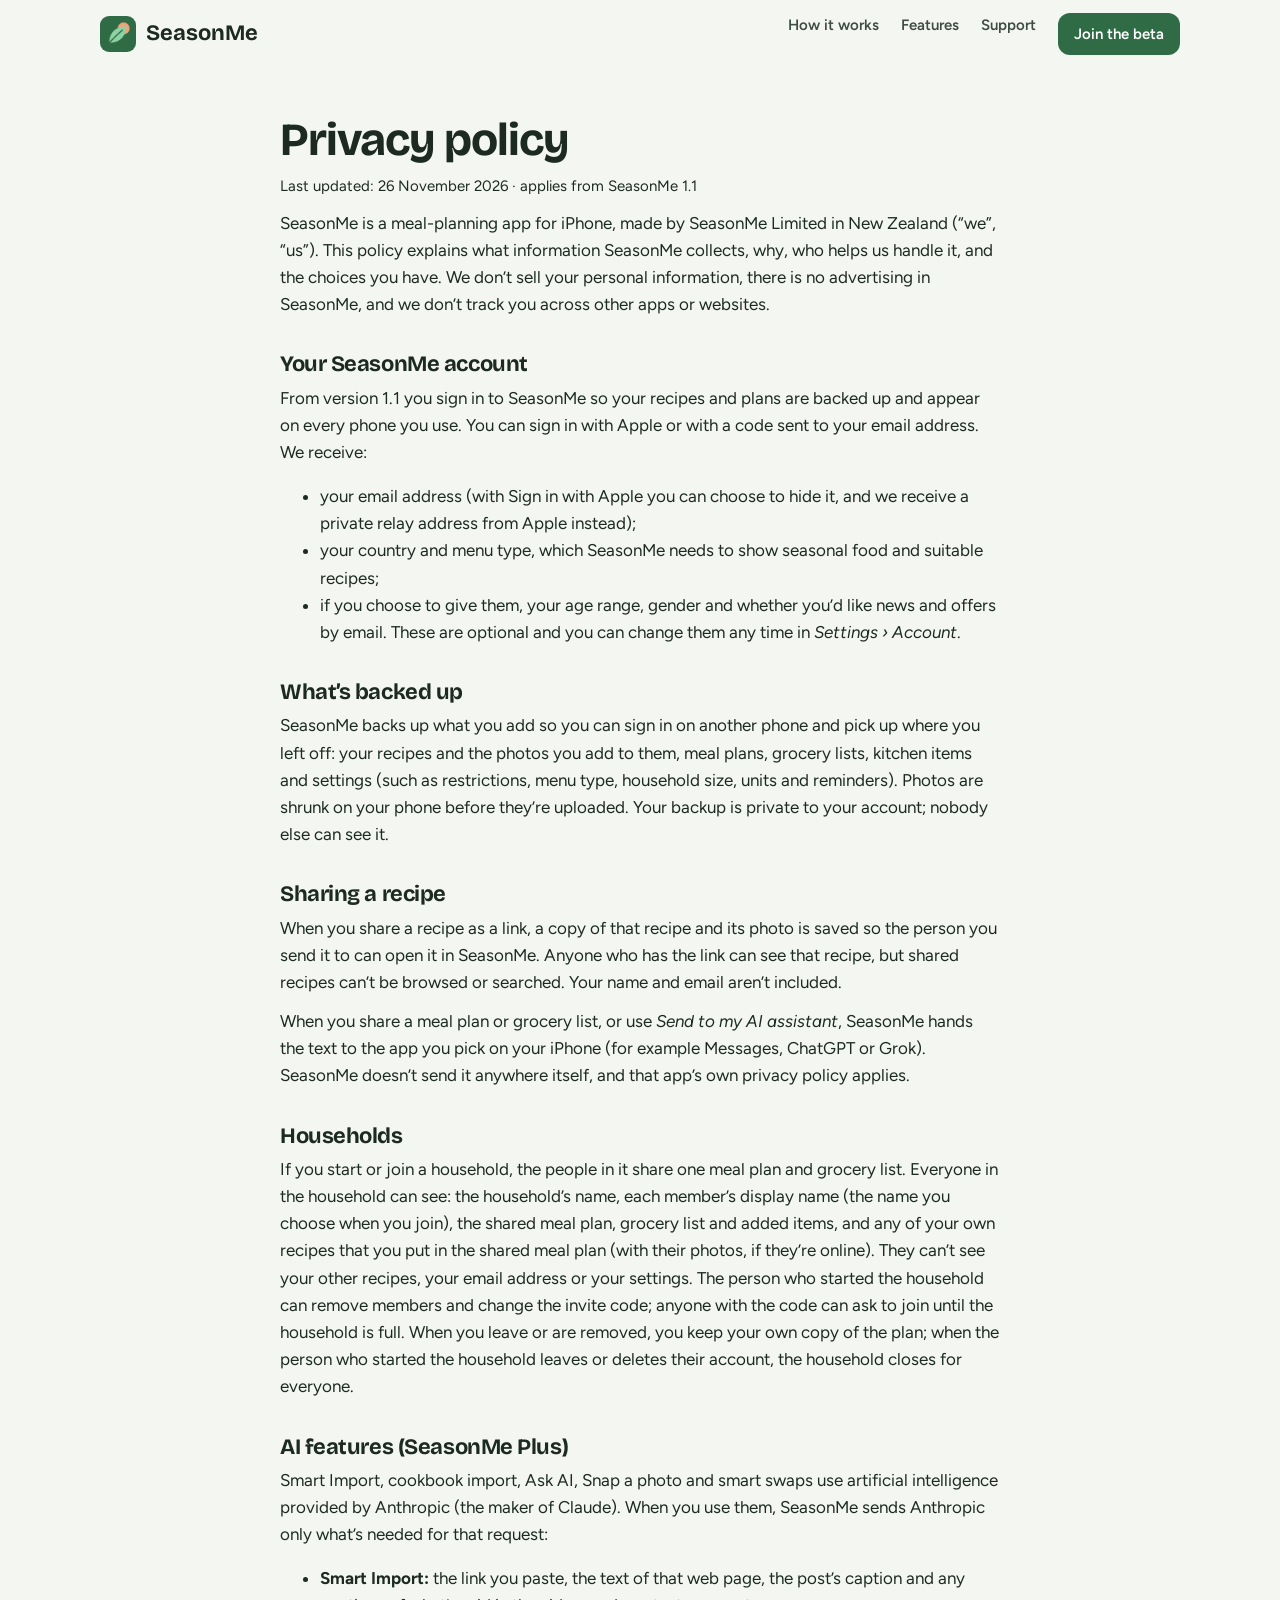
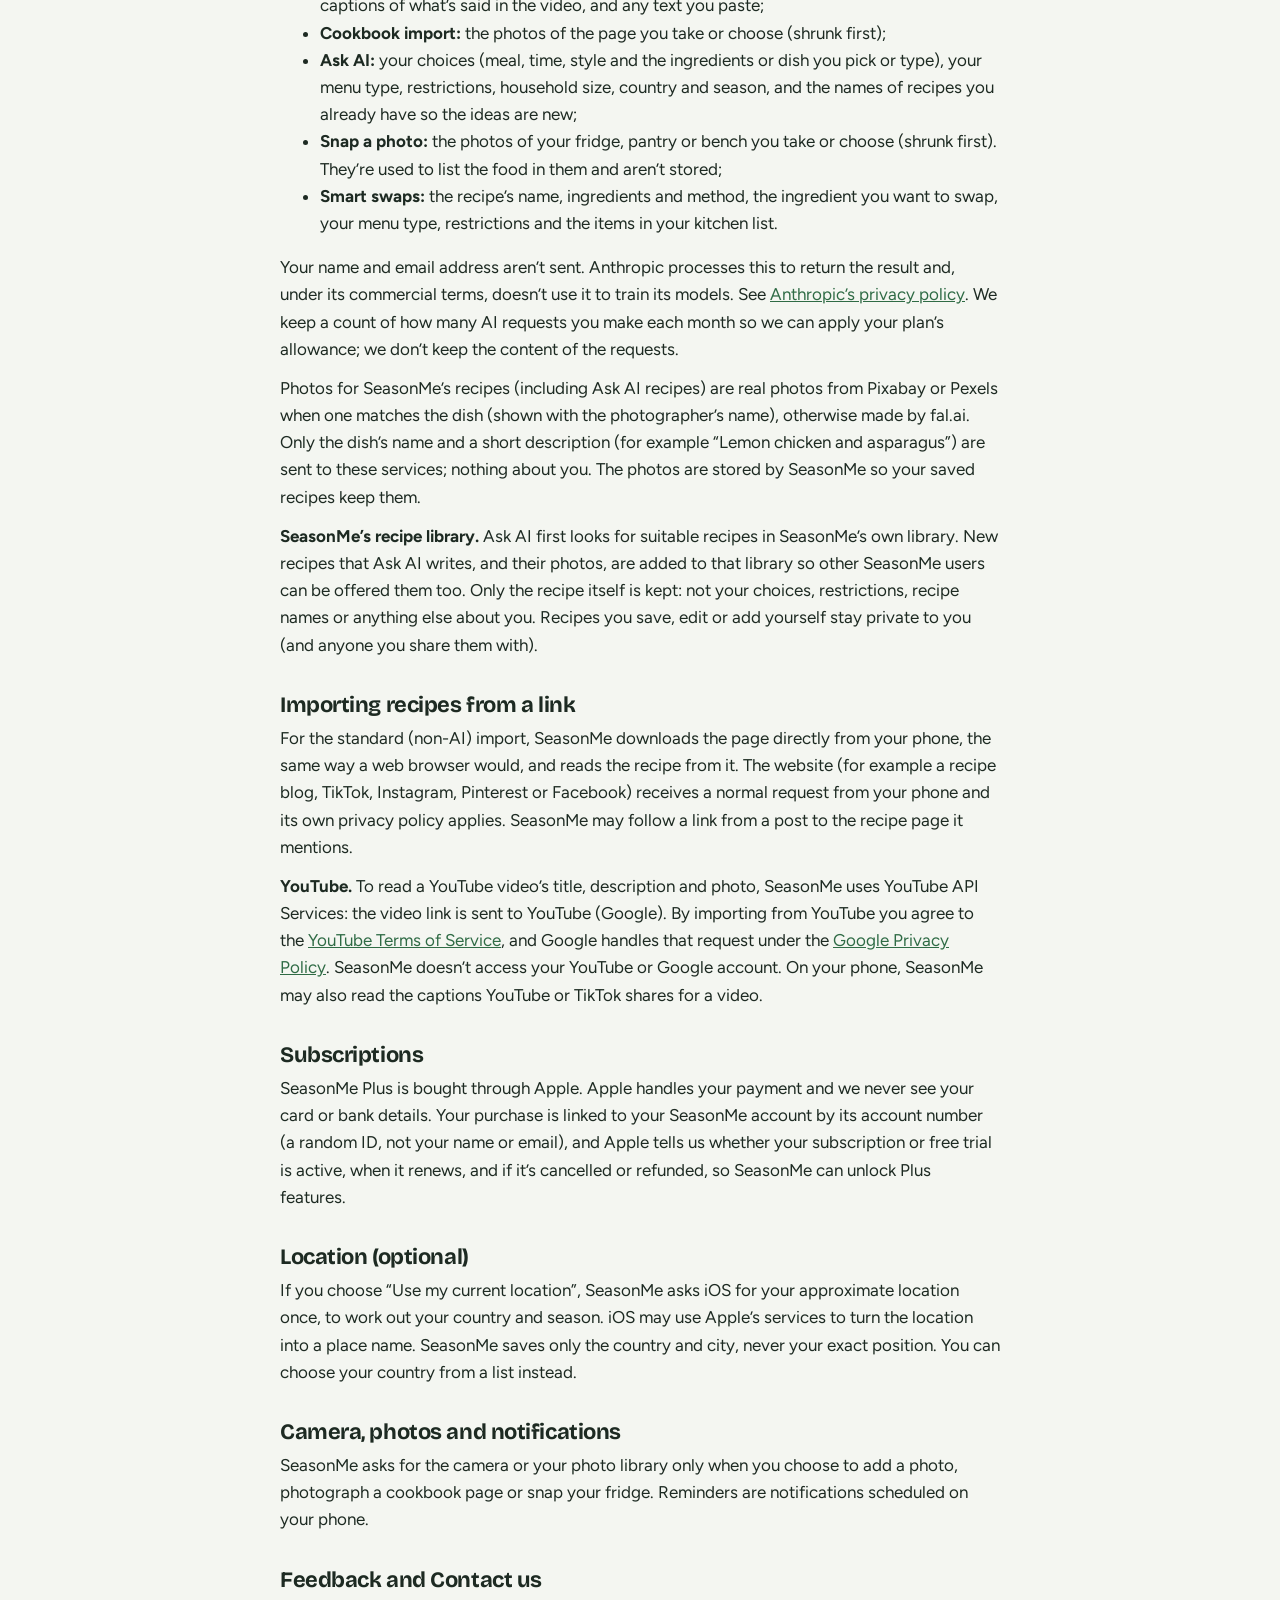
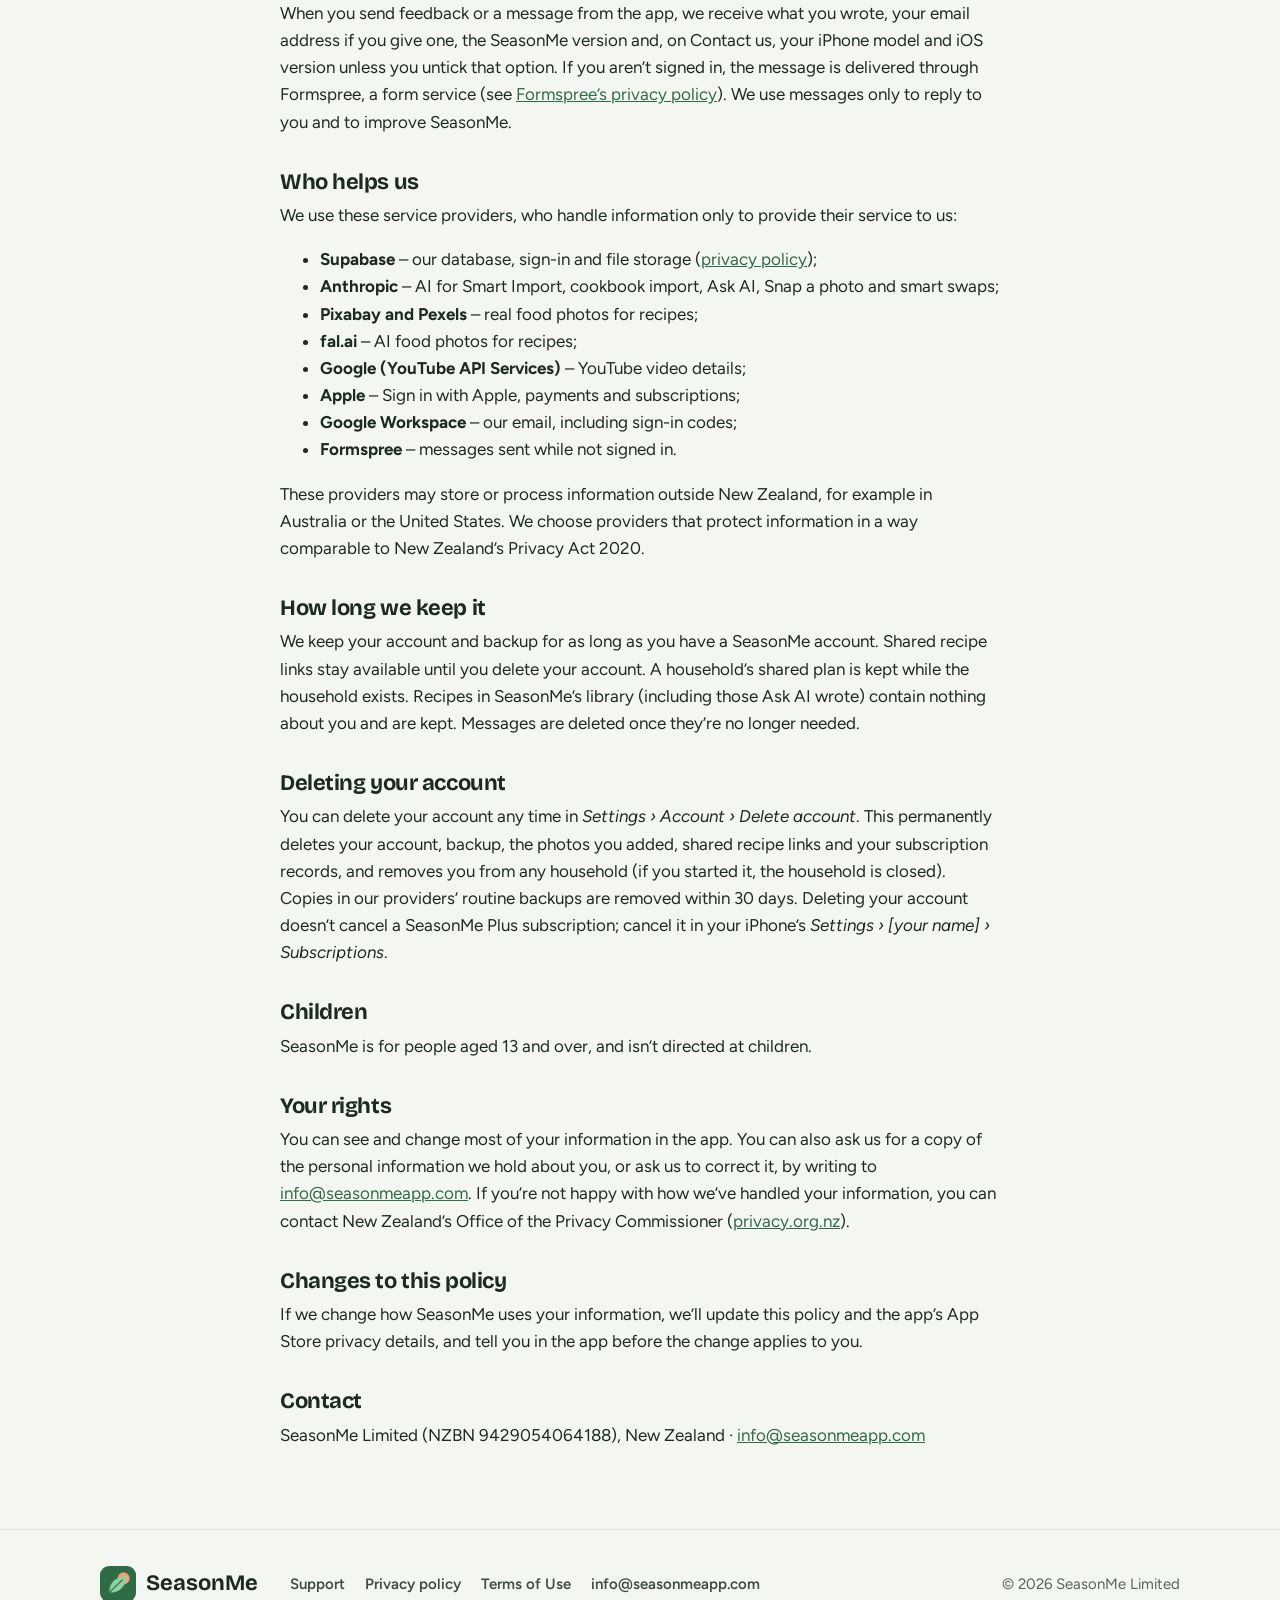
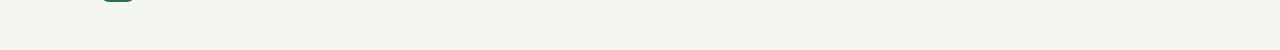
==== commit ac22957d: "Privacy policy for 1.1: households, Snap, smart swaps, sharing to other apps Adds what households sh" ====
--- a/privacy.html
+++ b/privacy.html
@@ -42,29 +42,36 @@
 
   <h2>Sharing a recipe</h2>
   <p>When you share a recipe as a link, a copy of that recipe and its photo is saved so the person you send it to can open it in SeasonMe. Anyone who has the link can see that recipe, but shared recipes can’t be browsed or searched. Your name and email aren’t included.</p>
+  <p>When you share a meal plan or grocery list, or use <em>Send to my AI assistant</em>, SeasonMe hands the text to the app you pick on your iPhone (for example Messages, ChatGPT or Grok). SeasonMe doesn’t send it anywhere itself, and that app’s own privacy policy applies.</p>
+
+  <h2>Households</h2>
+  <p>If you start or join a household, the people in it share one meal plan and grocery list. Everyone in the household can see: the household’s name, each member’s display name (the name you choose when you join), the shared meal plan, grocery list and added items, and any of your own recipes that you put in the shared meal plan (with their photos, if they’re online). They can’t see your other recipes, your email address or your settings. The person who started the household can remove members and change the invite code; anyone with the code can ask to join until the household is full. When you leave or are removed, you keep your own copy of the plan; when the person who started the household leaves or deletes their account, the household closes for everyone.</p>
 
   <h2>AI features (SeasonMe Plus)</h2>
-  <p>Smart Import, cookbook import and Ask AI use artificial intelligence provided by Anthropic (the maker of Claude). When you use them, SeasonMe sends Anthropic only what’s needed for that request:</p>
+  <p>Smart Import, cookbook import, Ask AI, Snap a photo and smart swaps use artificial intelligence provided by Anthropic (the maker of Claude). When you use them, SeasonMe sends Anthropic only what’s needed for that request:</p>
   <ul>
     <li><strong>Smart Import:</strong> the link you paste, the text of that web page, the post’s caption and any captions of what’s said in the video, and any text you paste;</li>
     <li><strong>Cookbook import:</strong> the photos of the page you take or choose (shrunk first);</li>
-    <li><strong>Ask AI:</strong> your choices (meal, time, style and foods to use), your menu type, restrictions, household size, country and season, and the names of recipes you already have so the ideas are new.</li>
+    <li><strong>Ask AI:</strong> your choices (meal, time, style and the ingredients or dish you pick or type), your menu type, restrictions, household size, country and season, and the names of recipes you already have so the ideas are new;</li>
+    <li><strong>Snap a photo:</strong> the photos of your fridge, pantry or bench you take or choose (shrunk first). They’re used to list the food in them and aren’t stored;</li>
+    <li><strong>Smart swaps:</strong> the recipe’s name, ingredients and method, the ingredient you want to swap, your menu type, restrictions and the items in your kitchen list.</li>
   </ul>
   <p>Your name and email address aren’t sent. Anthropic processes this to return the result and, under its commercial terms, doesn’t use it to train its models. See <a href="https://www.anthropic.com/legal/privacy">Anthropic’s privacy policy</a>. We keep a count of how many AI requests you make each month so we can apply your plan’s allowance; we don’t keep the content of the requests.</p>
-  <p>Photos for Ask AI recipes are made by fal.ai from a short description of the dish (for example “Lemon chicken and asparagus”). Nothing about you is sent to fal.ai. The photos are stored by SeasonMe so your saved recipes keep them.</p>
+  <p>Photos for SeasonMe’s recipes (including Ask AI recipes) are real photos from Pixabay or Pexels when one matches the dish (shown with the photographer’s name), otherwise made by fal.ai. Only the dish’s name and a short description (for example “Lemon chicken and asparagus”) are sent to these services; nothing about you. The photos are stored by SeasonMe so your saved recipes keep them.</p>
+  <p><strong>SeasonMe’s recipe library.</strong> Ask AI first looks for suitable recipes in SeasonMe’s own library. New recipes that Ask AI writes, and their photos, are added to that library so other SeasonMe users can be offered them too. Only the recipe itself is kept: not your choices, restrictions, recipe names or anything else about you. Recipes you save, edit or add yourself stay private to you (and anyone you share them with).</p>
 
   <h2>Importing recipes from a link</h2>
   <p>For the standard (non-AI) import, SeasonMe downloads the page directly from your phone, the same way a web browser would, and reads the recipe from it. The website (for example a recipe blog, TikTok, Instagram, Pinterest or Facebook) receives a normal request from your phone and its own privacy policy applies. SeasonMe may follow a link from a post to the recipe page it mentions.</p>
   <p><strong>YouTube.</strong> To read a YouTube video’s title, description and photo, SeasonMe uses YouTube API Services: the video link is sent to YouTube (Google). By importing from YouTube you agree to the <a href="https://www.youtube.com/t/terms">YouTube Terms of Service</a>, and Google handles that request under the <a href="https://policies.google.com/privacy">Google Privacy Policy</a>. SeasonMe doesn’t access your YouTube or Google account. On your phone, SeasonMe may also read the captions YouTube or TikTok shares for a video.</p>
 
   <h2>Subscriptions</h2>
-  <p>SeasonMe Plus is bought through Apple. Apple handles your payment and we never see your card or bank details. We receive from Apple whether your subscription or free trial is active and when it renews, so SeasonMe can unlock Plus features.</p>
+  <p>SeasonMe Plus is bought through Apple. Apple handles your payment and we never see your card or bank details. Your purchase is linked to your SeasonMe account by its account number (a random ID, not your name or email), and Apple tells us whether your subscription or free trial is active, when it renews, and if it’s cancelled or refunded, so SeasonMe can unlock Plus features.</p>
 
   <h2>Location (optional)</h2>
   <p>If you choose “Use my current location”, SeasonMe asks iOS for your approximate location once, to work out your country and season. iOS may use Apple’s services to turn the location into a place name. SeasonMe saves only the country and city, never your exact position. You can choose your country from a list instead.</p>
 
   <h2>Camera, photos and notifications</h2>
-  <p>SeasonMe asks for the camera or your photo library only when you choose to add a photo or photograph a cookbook page. Reminders are notifications scheduled on your phone.</p>
+  <p>SeasonMe asks for the camera or your photo library only when you choose to add a photo, photograph a cookbook page or snap your fridge. Reminders are notifications scheduled on your phone.</p>
 
   <h2>Feedback and Contact us</h2>
   <p>When you send feedback or a message from the app, we receive what you wrote, your email address if you give one, the SeasonMe version and, on Contact us, your iPhone model and iOS version unless you untick that option. If you aren’t signed in, the message is delivered through Formspree, a form service (see <a href="https://formspree.io/legal/privacy-policy/">Formspree’s privacy policy</a>). We use messages only to reply to you and to improve SeasonMe.</p>
@@ -73,8 +80,9 @@
   <p>We use these service providers, who handle information only to provide their service to us:</p>
   <ul>
     <li><strong>Supabase</strong> – our database, sign-in and file storage (<a href="https://supabase.com/privacy">privacy policy</a>);</li>
-    <li><strong>Anthropic</strong> – AI for Smart Import, cookbook import and Ask AI;</li>
-    <li><strong>fal.ai</strong> – AI food photos for Ask AI recipes;</li>
+    <li><strong>Anthropic</strong> – AI for Smart Import, cookbook import, Ask AI, Snap a photo and smart swaps;</li>
+    <li><strong>Pixabay and Pexels</strong> – real food photos for recipes;</li>
+    <li><strong>fal.ai</strong> – AI food photos for recipes;</li>
     <li><strong>Google (YouTube API Services)</strong> – YouTube video details;</li>
     <li><strong>Apple</strong> – Sign in with Apple, payments and subscriptions;</li>
     <li><strong>Google Workspace</strong> – our email, including sign-in codes;</li>
@@ -83,10 +91,10 @@
   <p>These providers may store or process information outside New Zealand, for example in Australia or the United States. We choose providers that protect information in a way comparable to New Zealand’s Privacy Act 2020.</p>
 
   <h2>How long we keep it</h2>
-  <p>We keep your account and backup for as long as you have a SeasonMe account. Shared recipe links stay available until you delete your account. Messages are deleted once they’re no longer needed.</p>
+  <p>We keep your account and backup for as long as you have a SeasonMe account. Shared recipe links stay available until you delete your account. A household’s shared plan is kept while the household exists. Recipes in SeasonMe’s library (including those Ask AI wrote) contain nothing about you and are kept. Messages are deleted once they’re no longer needed.</p>
 
   <h2>Deleting your account</h2>
-  <p>You can delete your account any time in <em>Settings › Account › Delete account</em>. This permanently deletes your account, backup, photos, shared recipe links and AI photos. Copies in our providers’ routine backups are removed within 30 days. Deleting your account doesn’t cancel a SeasonMe Plus subscription; cancel it in your iPhone’s <em>Settings › [your name] › Subscriptions</em>.</p>
+  <p>You can delete your account any time in <em>Settings › Account › Delete account</em>. This permanently deletes your account, backup, the photos you added, shared recipe links and your subscription records, and removes you from any household (if you started it, the household is closed). Copies in our providers’ routine backups are removed within 30 days. Deleting your account doesn’t cancel a SeasonMe Plus subscription; cancel it in your iPhone’s <em>Settings › [your name] › Subscriptions</em>.</p>
 
   <h2>Children</h2>
   <p>SeasonMe is for people aged 13 and over, and isn’t directed at children.</p>
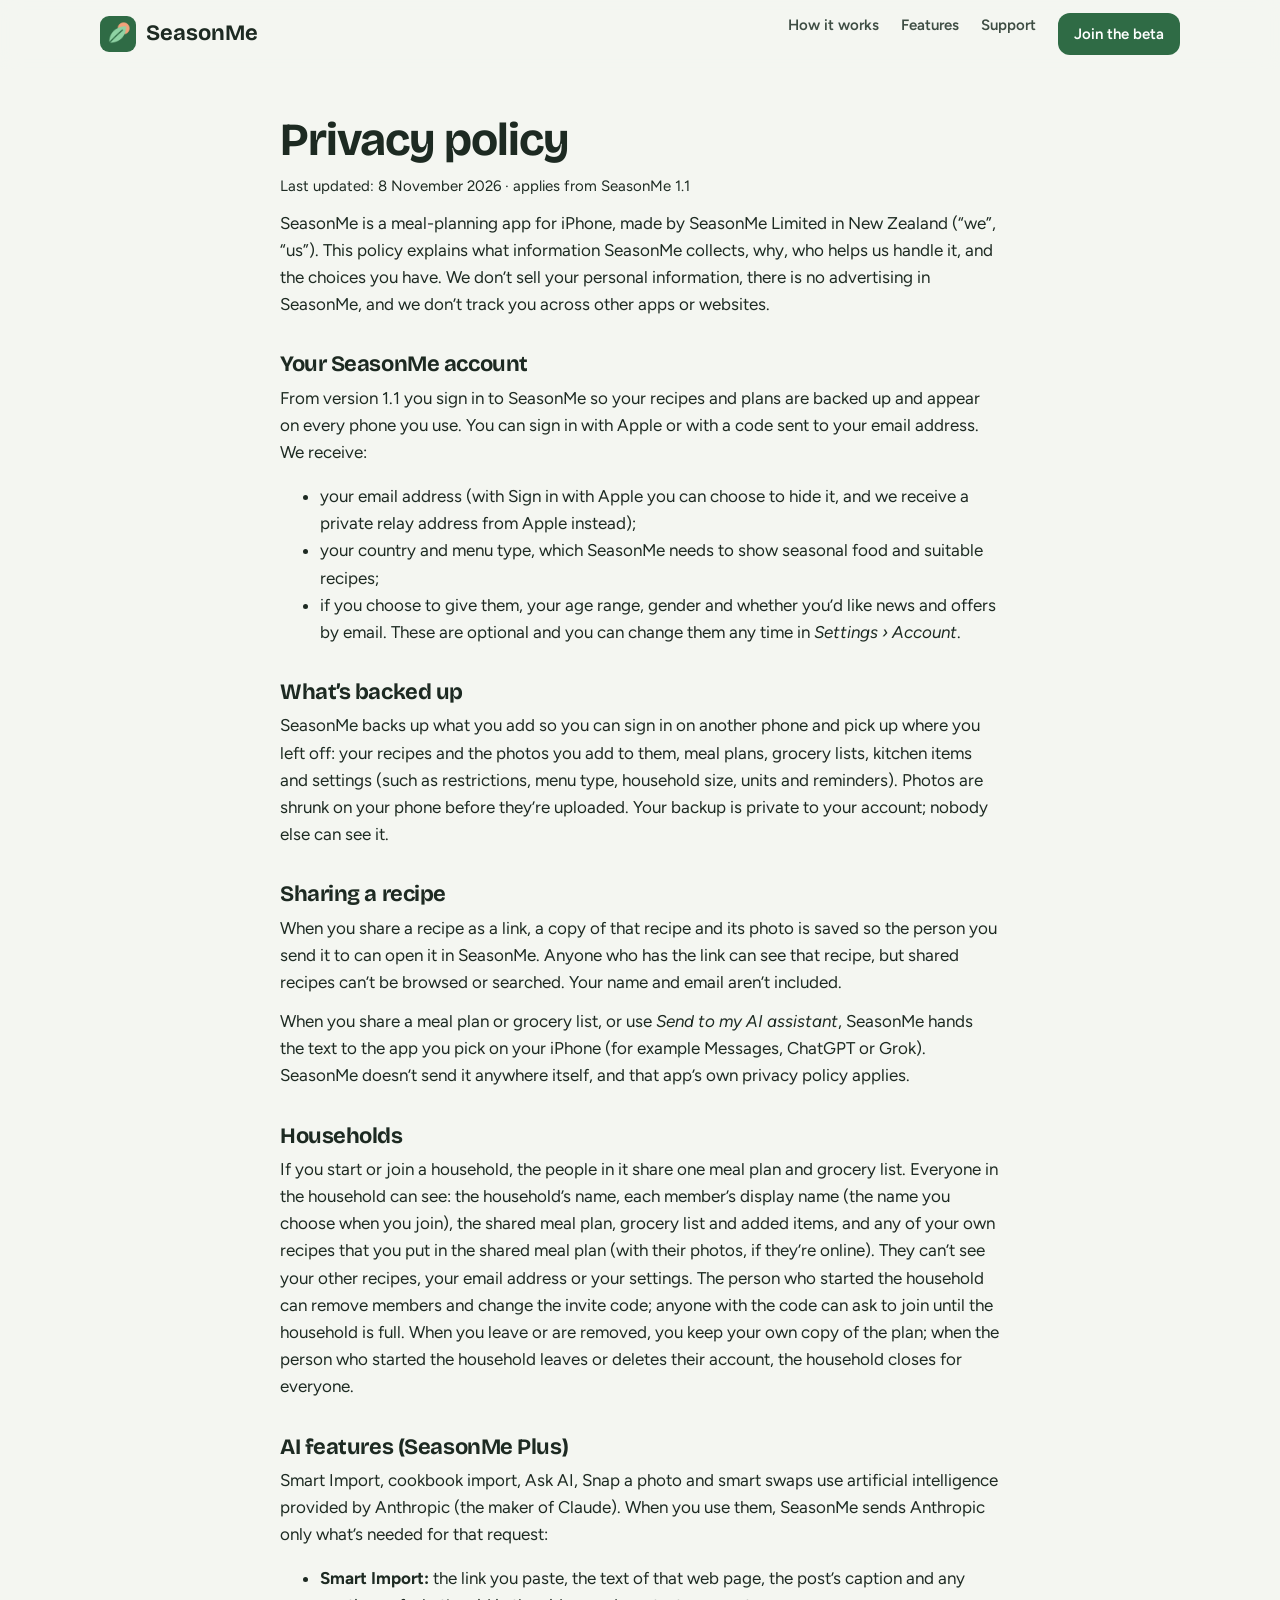
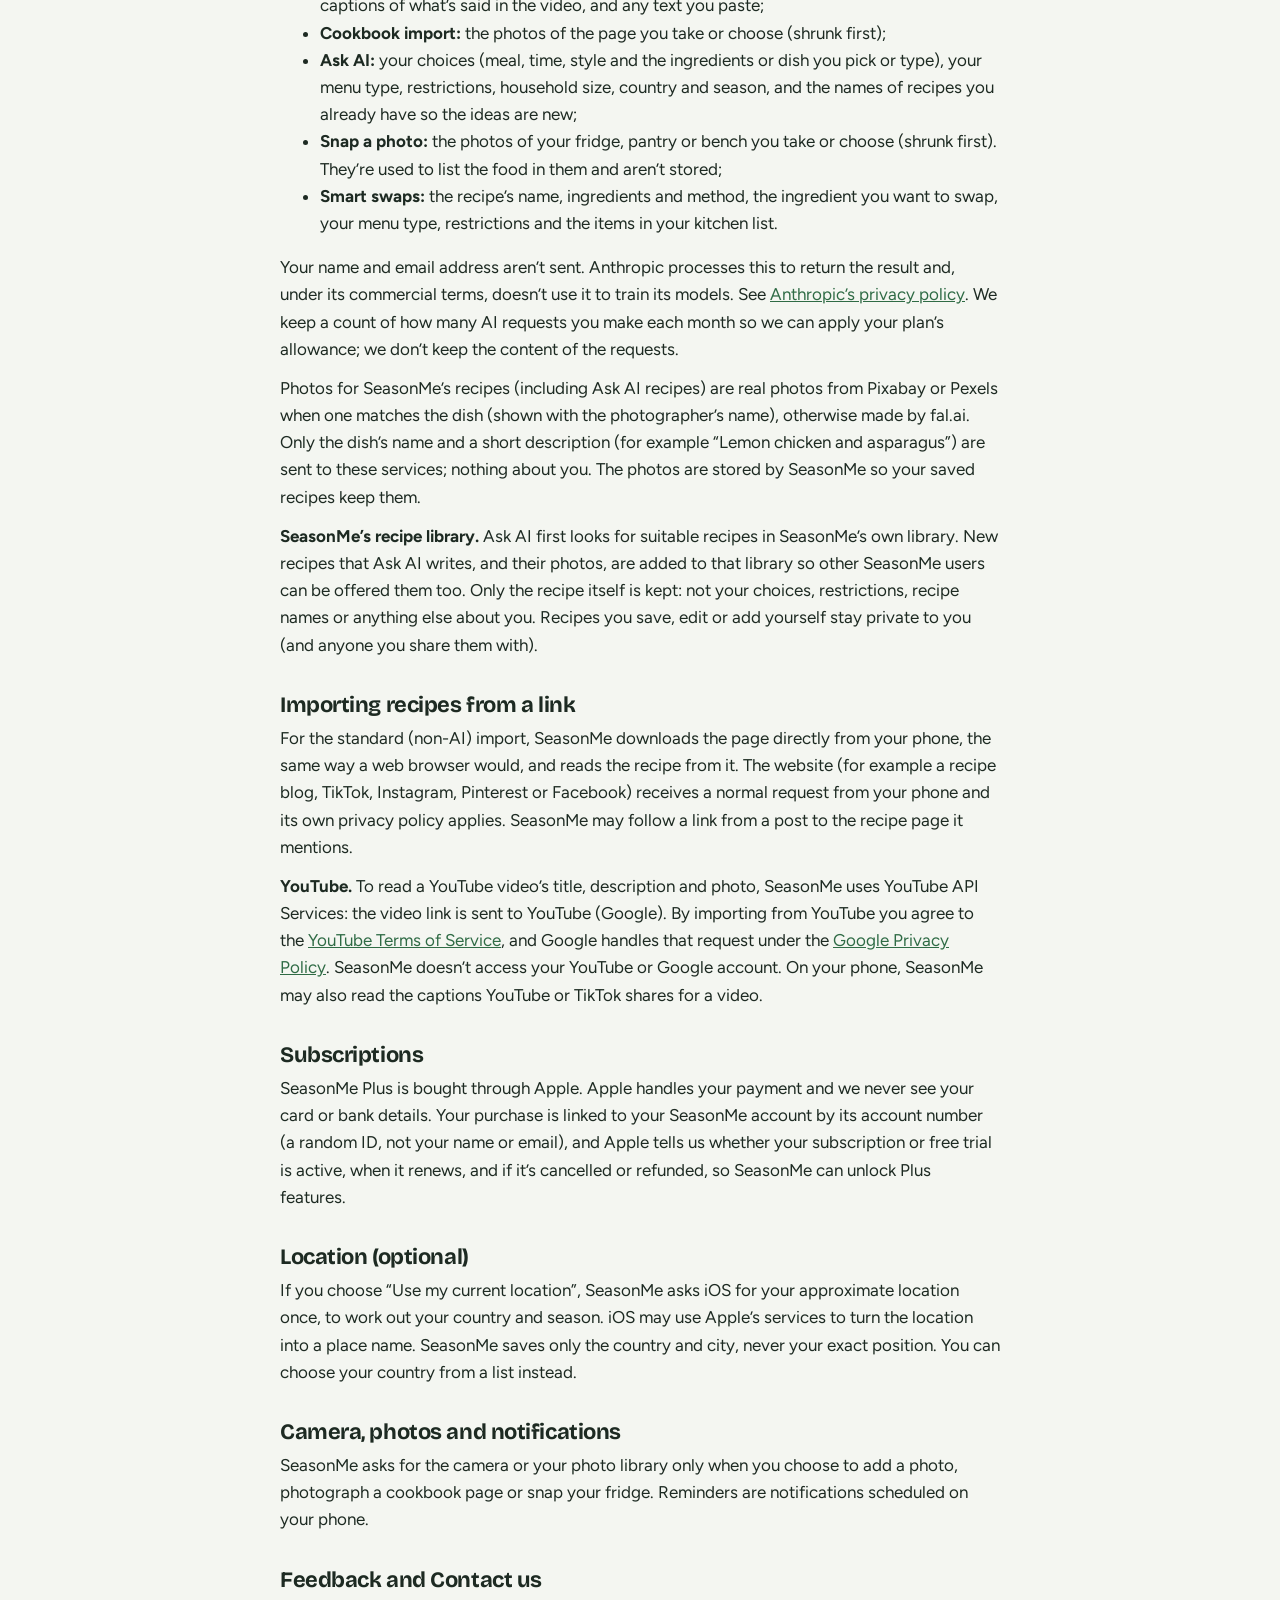
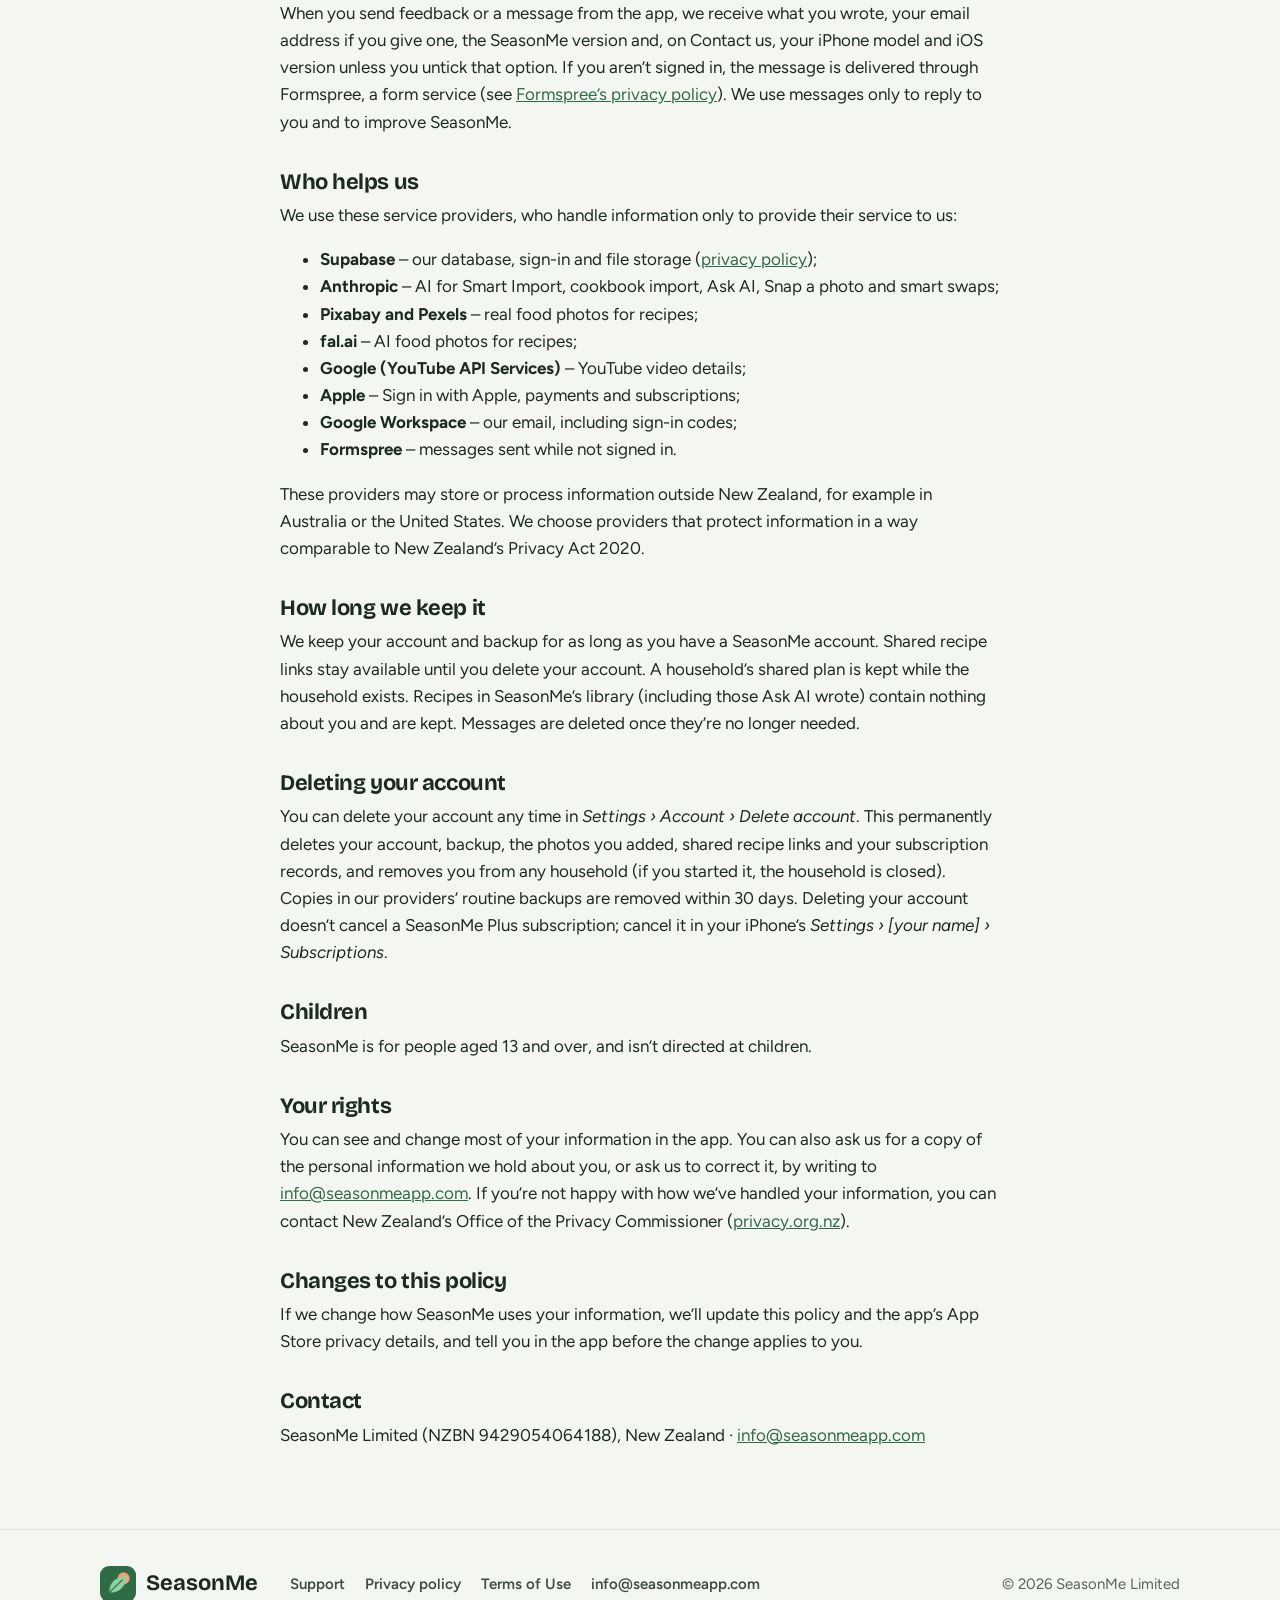
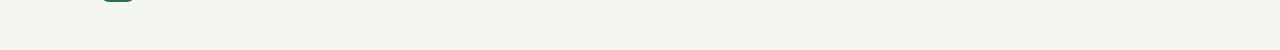
==== commit c4a4f420: "Privacy policy and terms: dated 8 November 2026, when they were published Co-Authored-By: Claude Opu" ====
--- a/privacy.html
+++ b/privacy.html
@@ -25,7 +25,7 @@
 </header>
 <main class="article">
   <h1>Privacy policy</h1>
-  <p class="muted">Last updated: 26 November 2026 · applies from SeasonMe 1.1</p>
+  <p class="muted">Last updated: 8 November 2026 · applies from SeasonMe 1.1</p>
 
   <p>SeasonMe is a meal-planning app for iPhone, made by SeasonMe Limited in New Zealand (“we”, “us”). This policy explains what information SeasonMe collects, why, who helps us handle it, and the choices you have. We don’t sell your personal information, there is no advertising in SeasonMe, and we don’t track you across other apps or websites.</p>
 
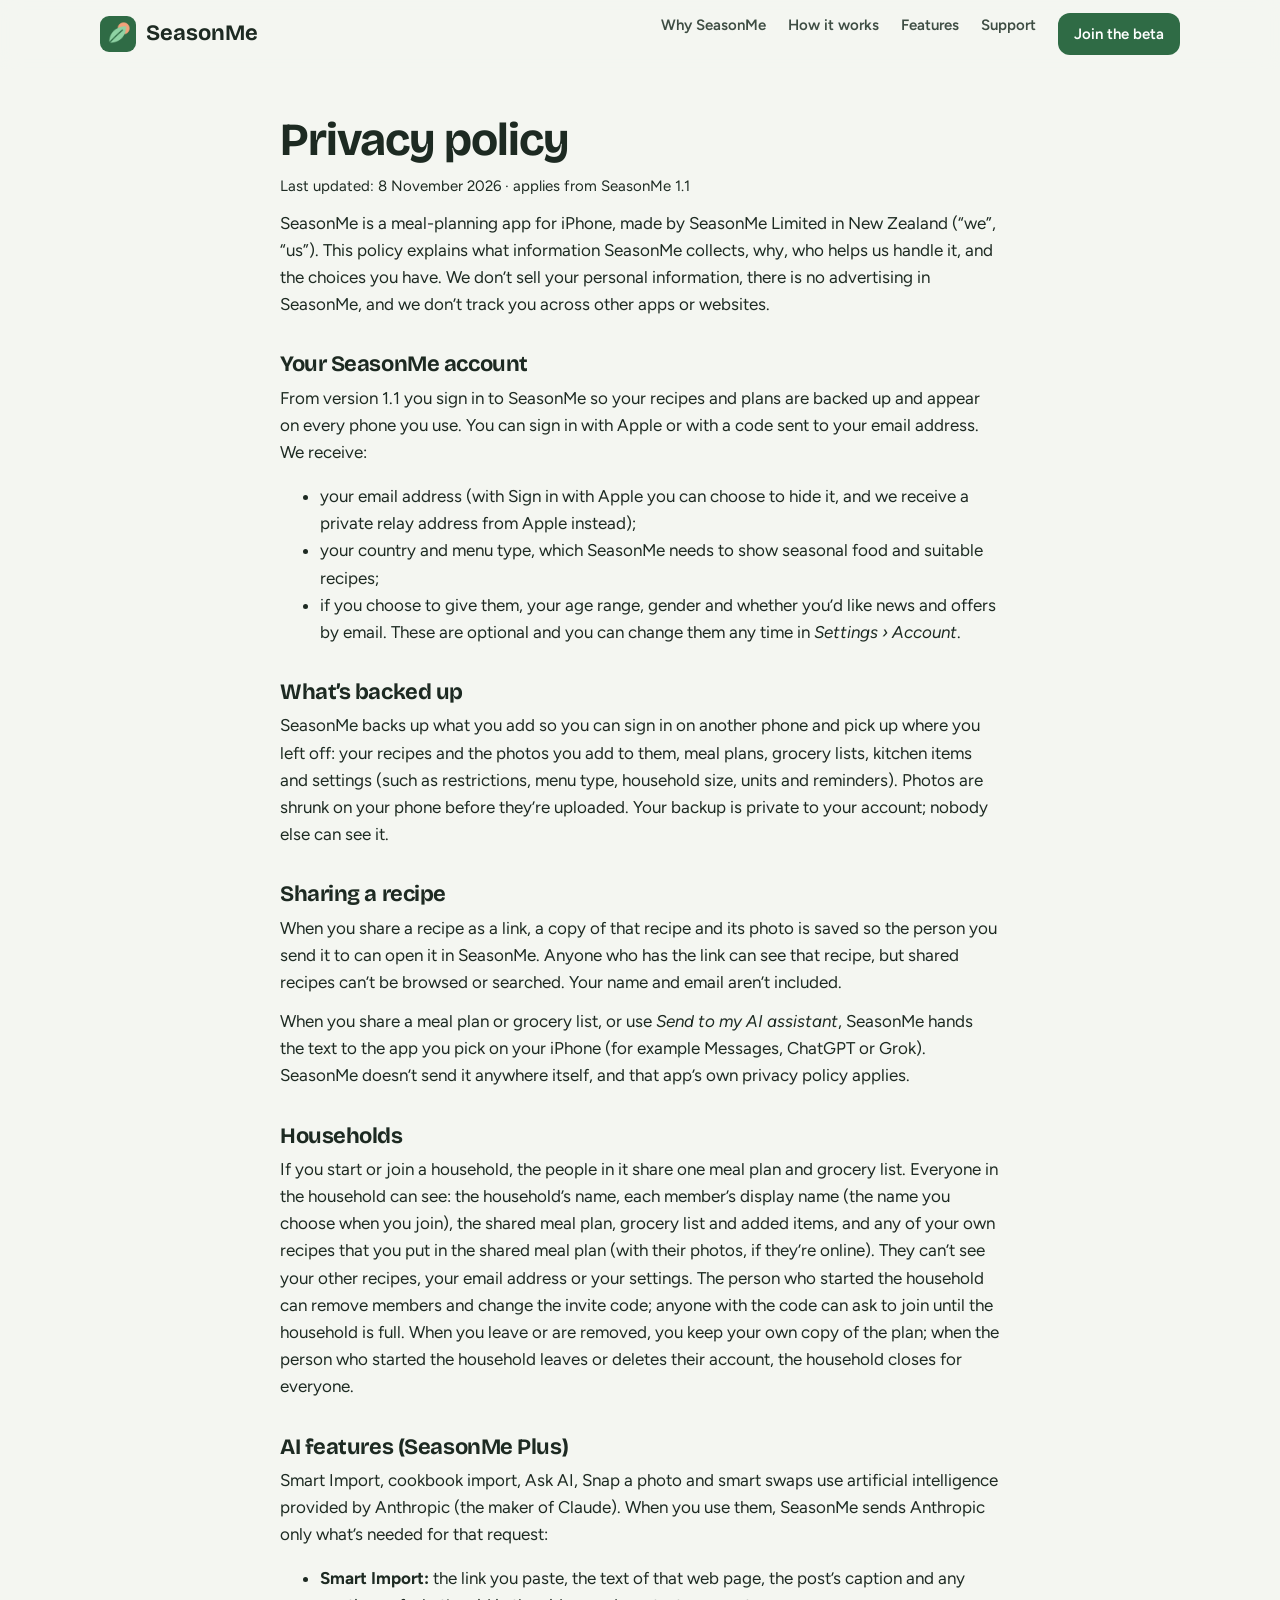
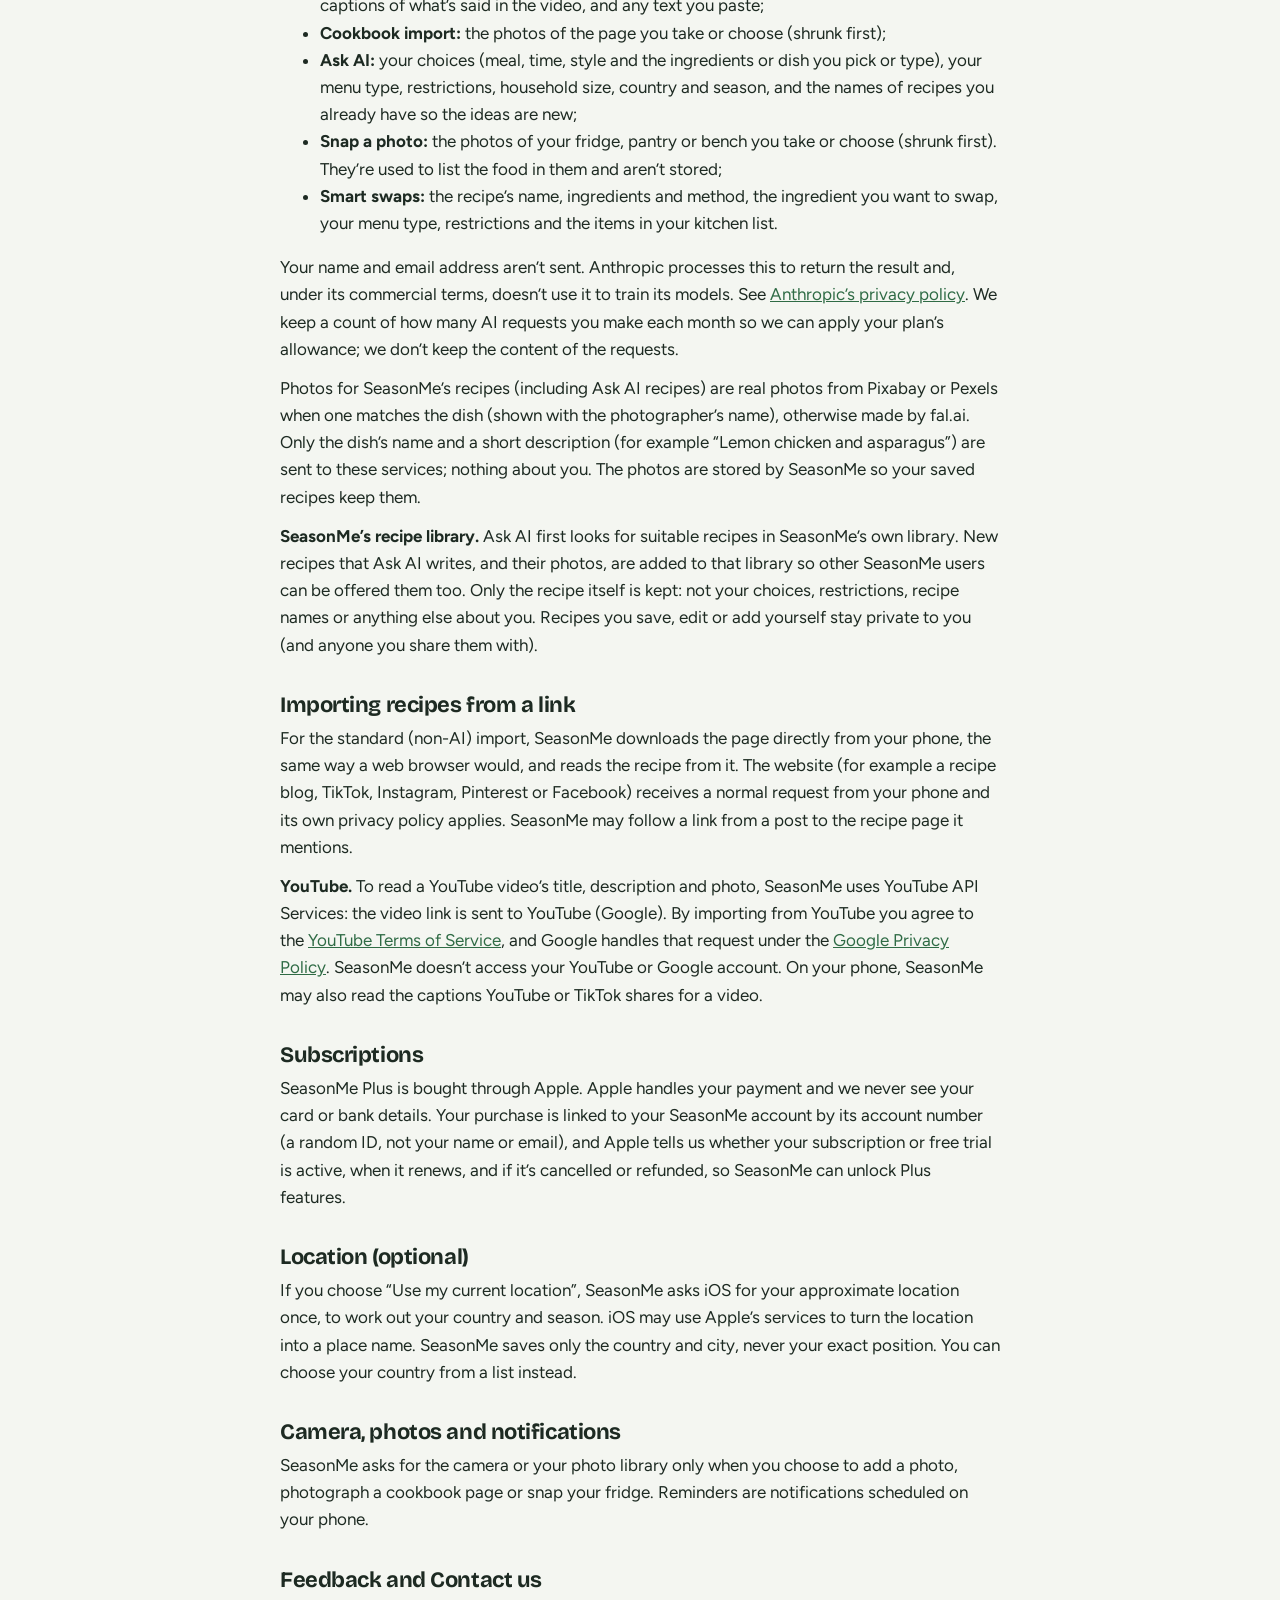
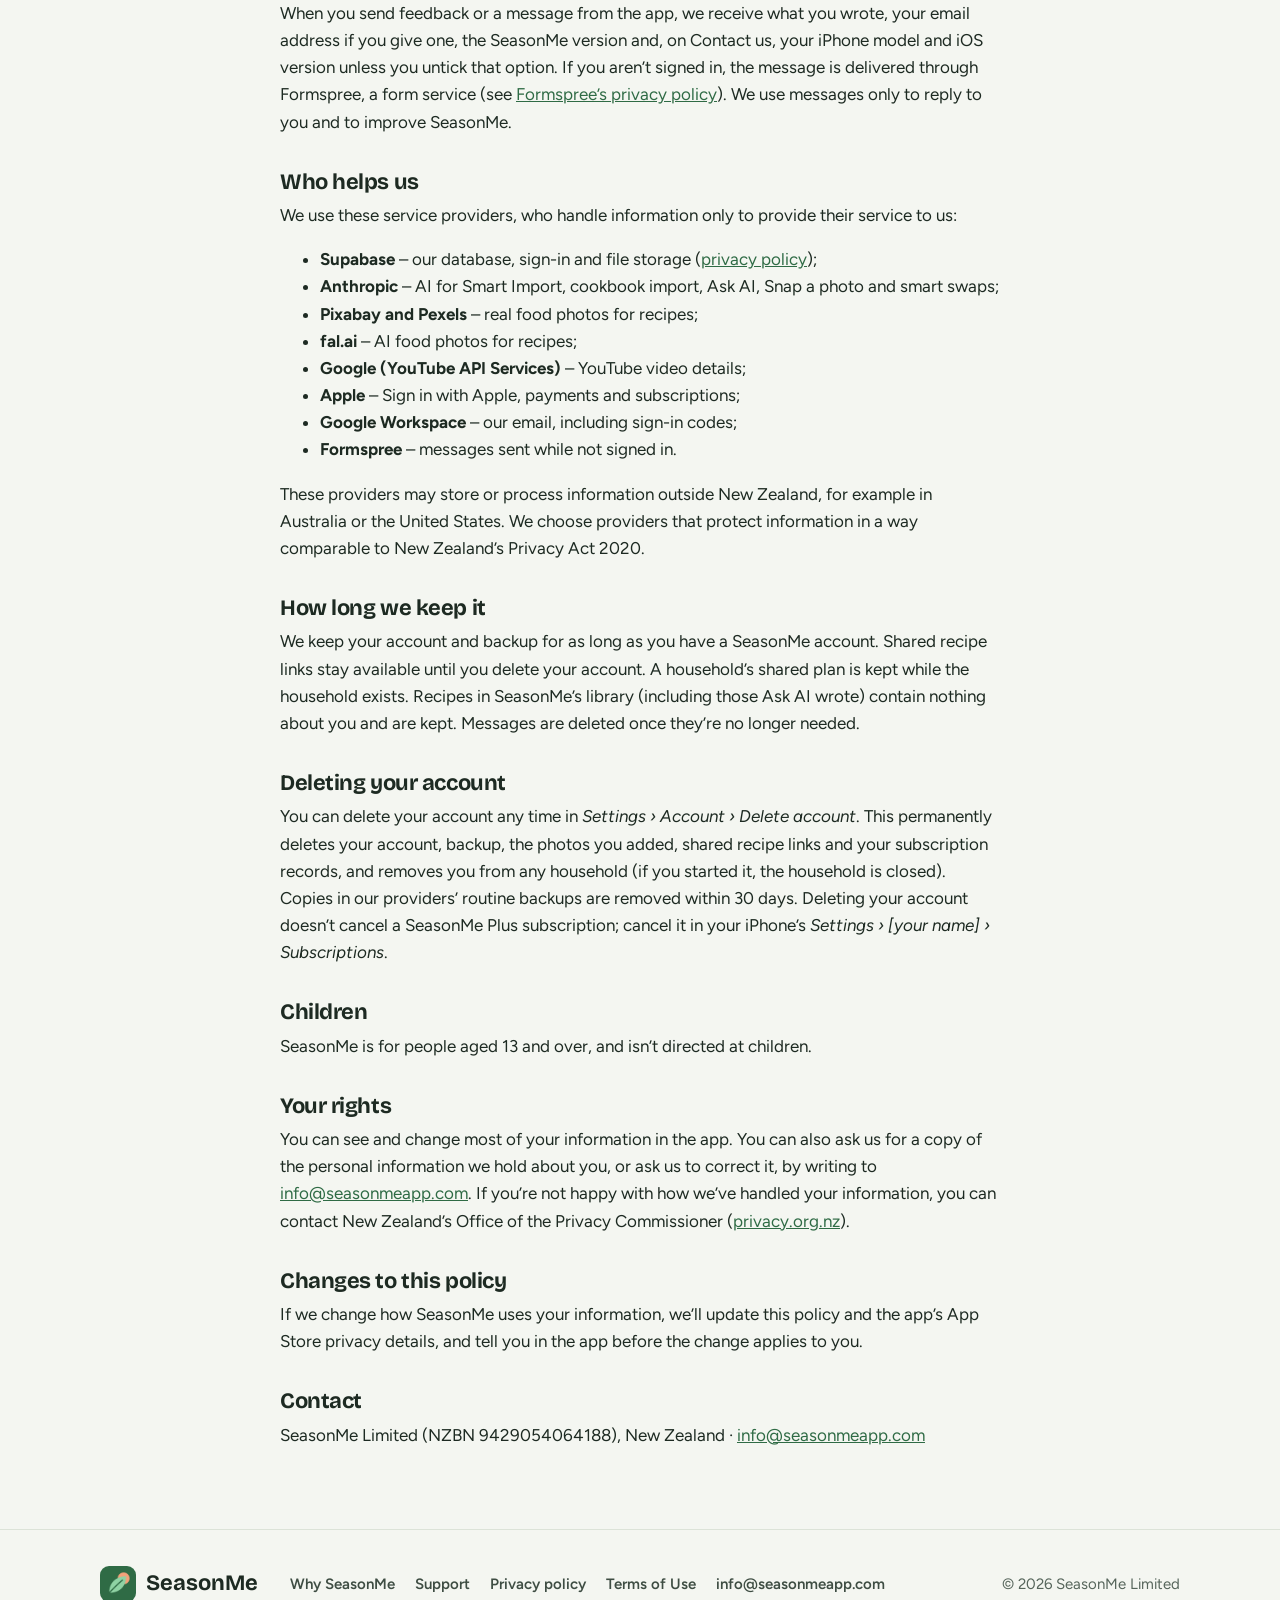
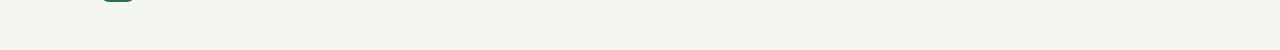
==== commit 8beac1df: "Why SeasonMe page: mission, vision and what we believe New page linked from every page's menu and fo" ====
--- a/privacy.html
+++ b/privacy.html
@@ -16,6 +16,7 @@
   <div class="wrap">
     <a class="brand" href="index.html"><img src="images/icon-180.png" alt="">SeasonMe</a>
     <nav class="nav-links" aria-label="Main">
+      <a href="why.html">Why SeasonMe</a>
       <a href="index.html#how">How it works</a>
       <a href="index.html#features">Features</a>
       <a href="support.html">Support</a>
@@ -112,6 +113,7 @@
   <div class="wrap">
     <a class="brand" href="index.html"><img src="images/icon-180.png" alt="">SeasonMe</a>
     <nav aria-label="Footer">
+      <a href="why.html">Why SeasonMe</a>
       <a href="support.html">Support</a>
       <a href="privacy.html">Privacy policy</a>
       <a href="terms.html">Terms of Use</a>
--- a/style.css
+++ b/style.css
@@ -136,3 +136,22 @@
   .final .phones .phone:nth-child(n + 2) { display: none; }
   footer .copy { margin-left: 0; }
 }
+
+/* Why SeasonMe */
+.why-hero { padding: 64px 0 72px; }
+.why-hero h1 { font-size: clamp(40px, 6vw, 64px); margin: 12px 0 18px; }
+.mv { display: grid; grid-template-columns: 1fr 1fr; gap: 24px; max-width: 980px; margin: 0 auto; }
+.mv-card { background: var(--mint-soft); border-radius: 28px; padding: 32px; }
+.mv-card.peach { background: var(--peach-soft); }
+.mv-card p { font-family: var(--display); font-weight: 600; font-size: clamp(21px, 2.4vw, 26px); line-height: 1.3; margin-top: 10px; color: var(--ink); }
+.beliefs { display: grid; grid-template-columns: 1fr 1fr; gap: 24px; max-width: 980px; margin: 0 auto; }
+.belief { background: var(--card); border: 1px solid var(--line); border-radius: 24px; padding: 28px; }
+.belief-icon { width: 52px; height: 52px; border-radius: 16px; background: var(--mint-soft); display: grid; place-items: center; margin-bottom: 14px; }
+.belief h3 { font-size: 24px; margin-bottom: 8px; }
+.belief p { color: var(--ink-soft); }
+.final .ctas { display: flex; flex-wrap: wrap; gap: 12px; justify-content: center; margin-top: 24px; }
+.why-teaser { text-align: center; }
+.why-teaser p { font-size: 20px; color: var(--ink-soft); max-width: 40em; margin: 12px auto 20px; }
+@media (max-width: 900px) {
+  .mv, .beliefs { grid-template-columns: 1fr; }
+}
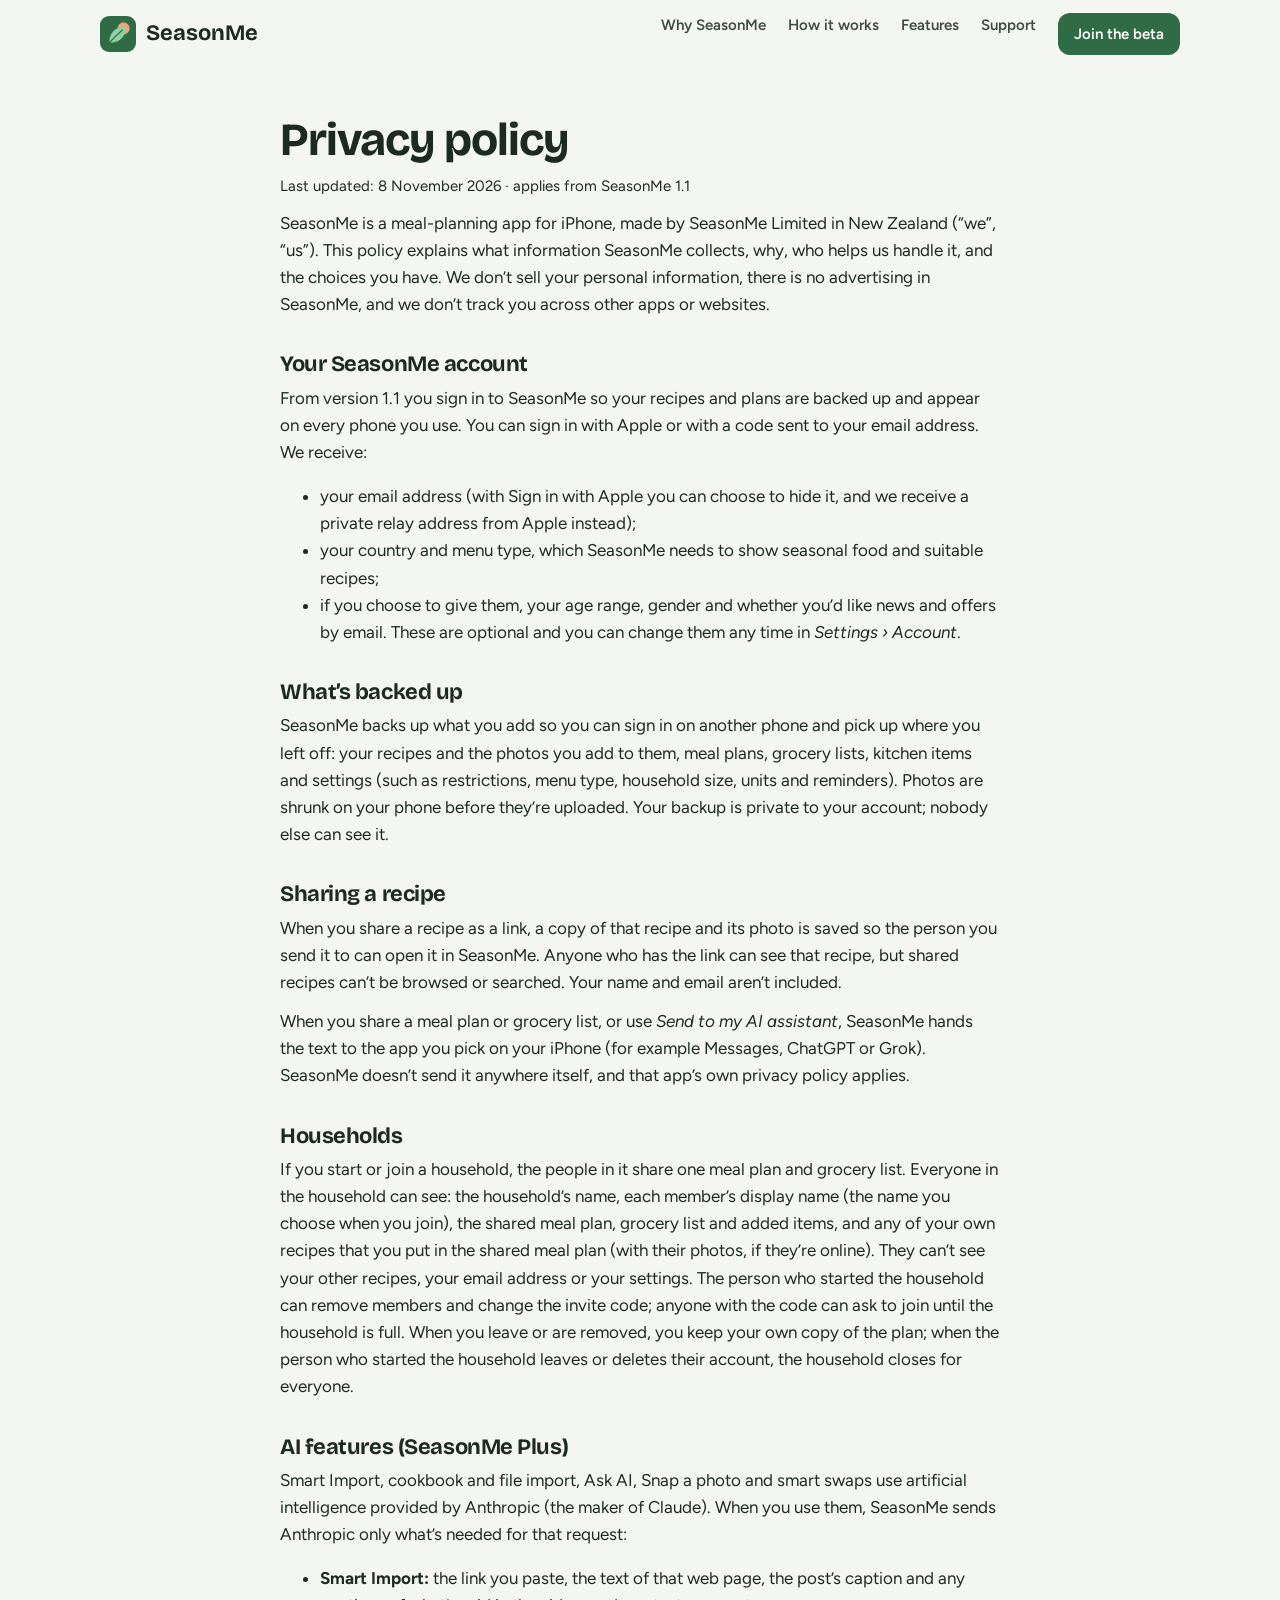
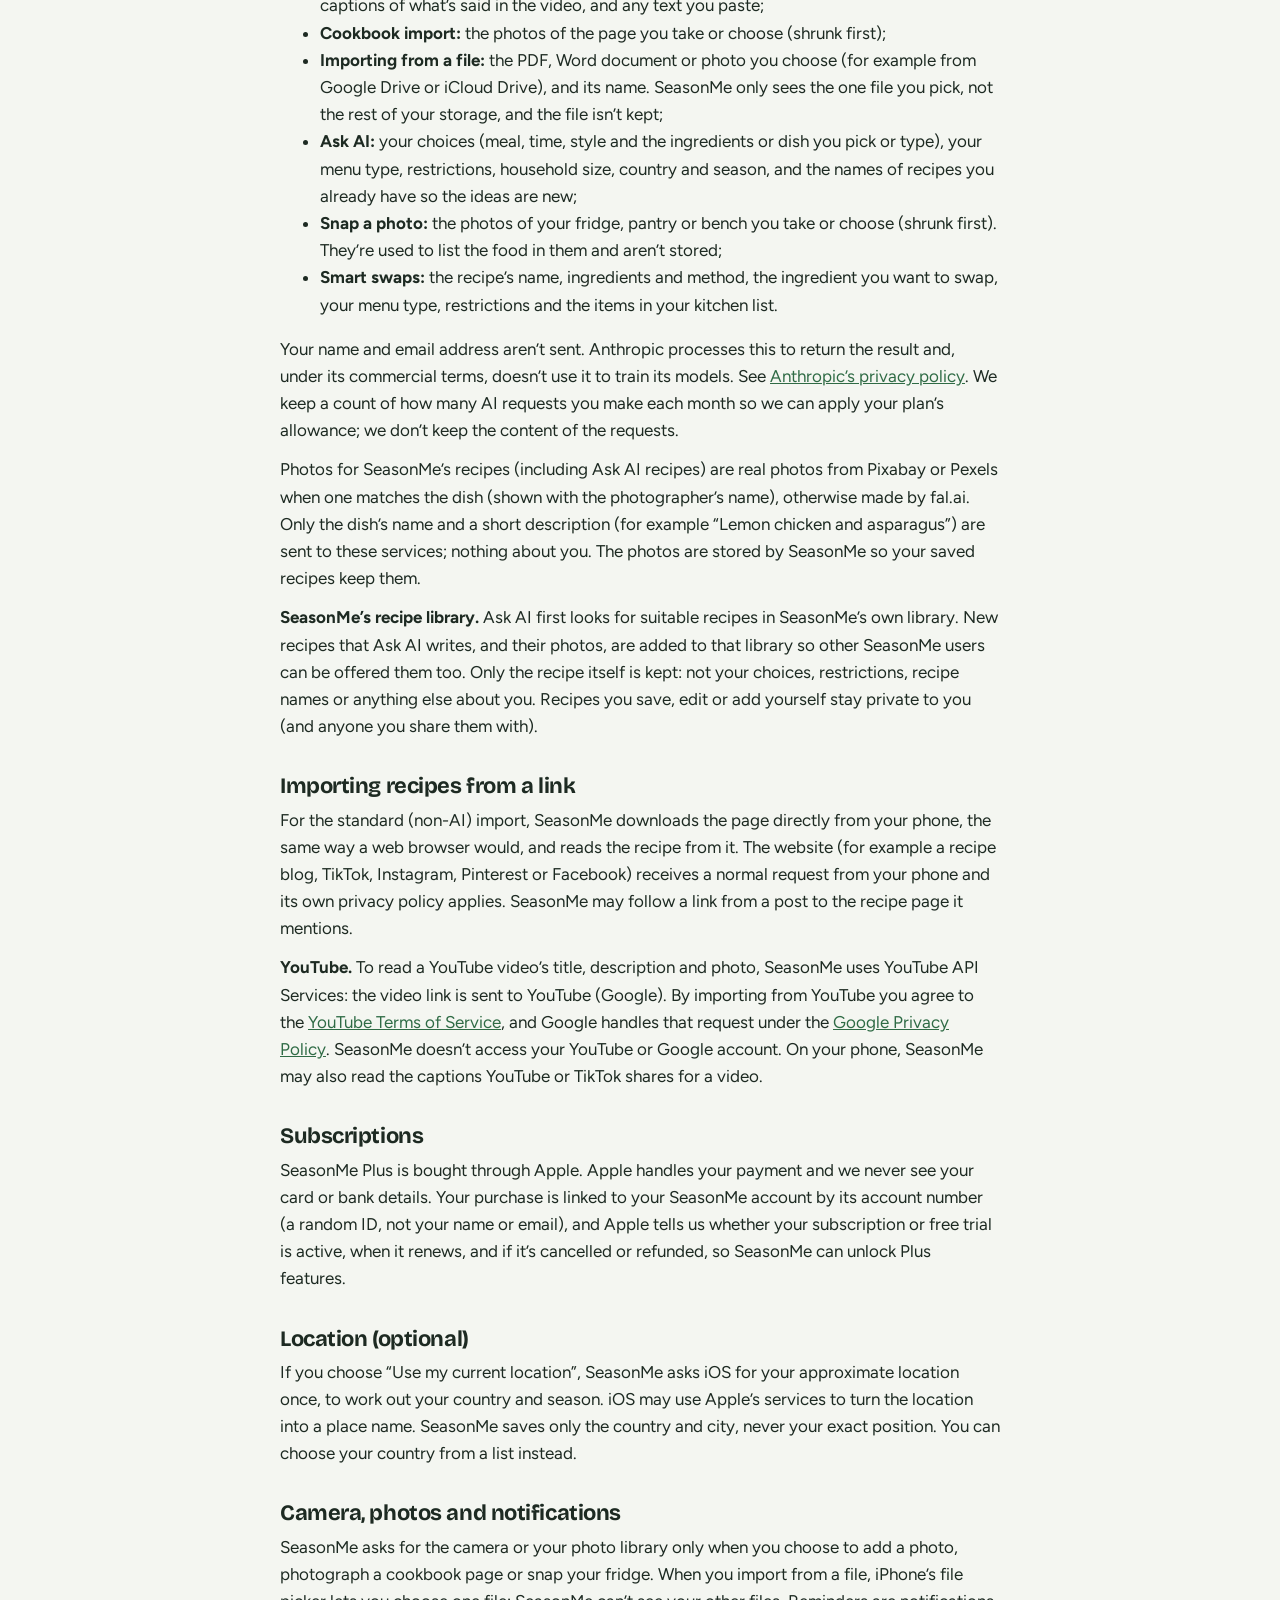
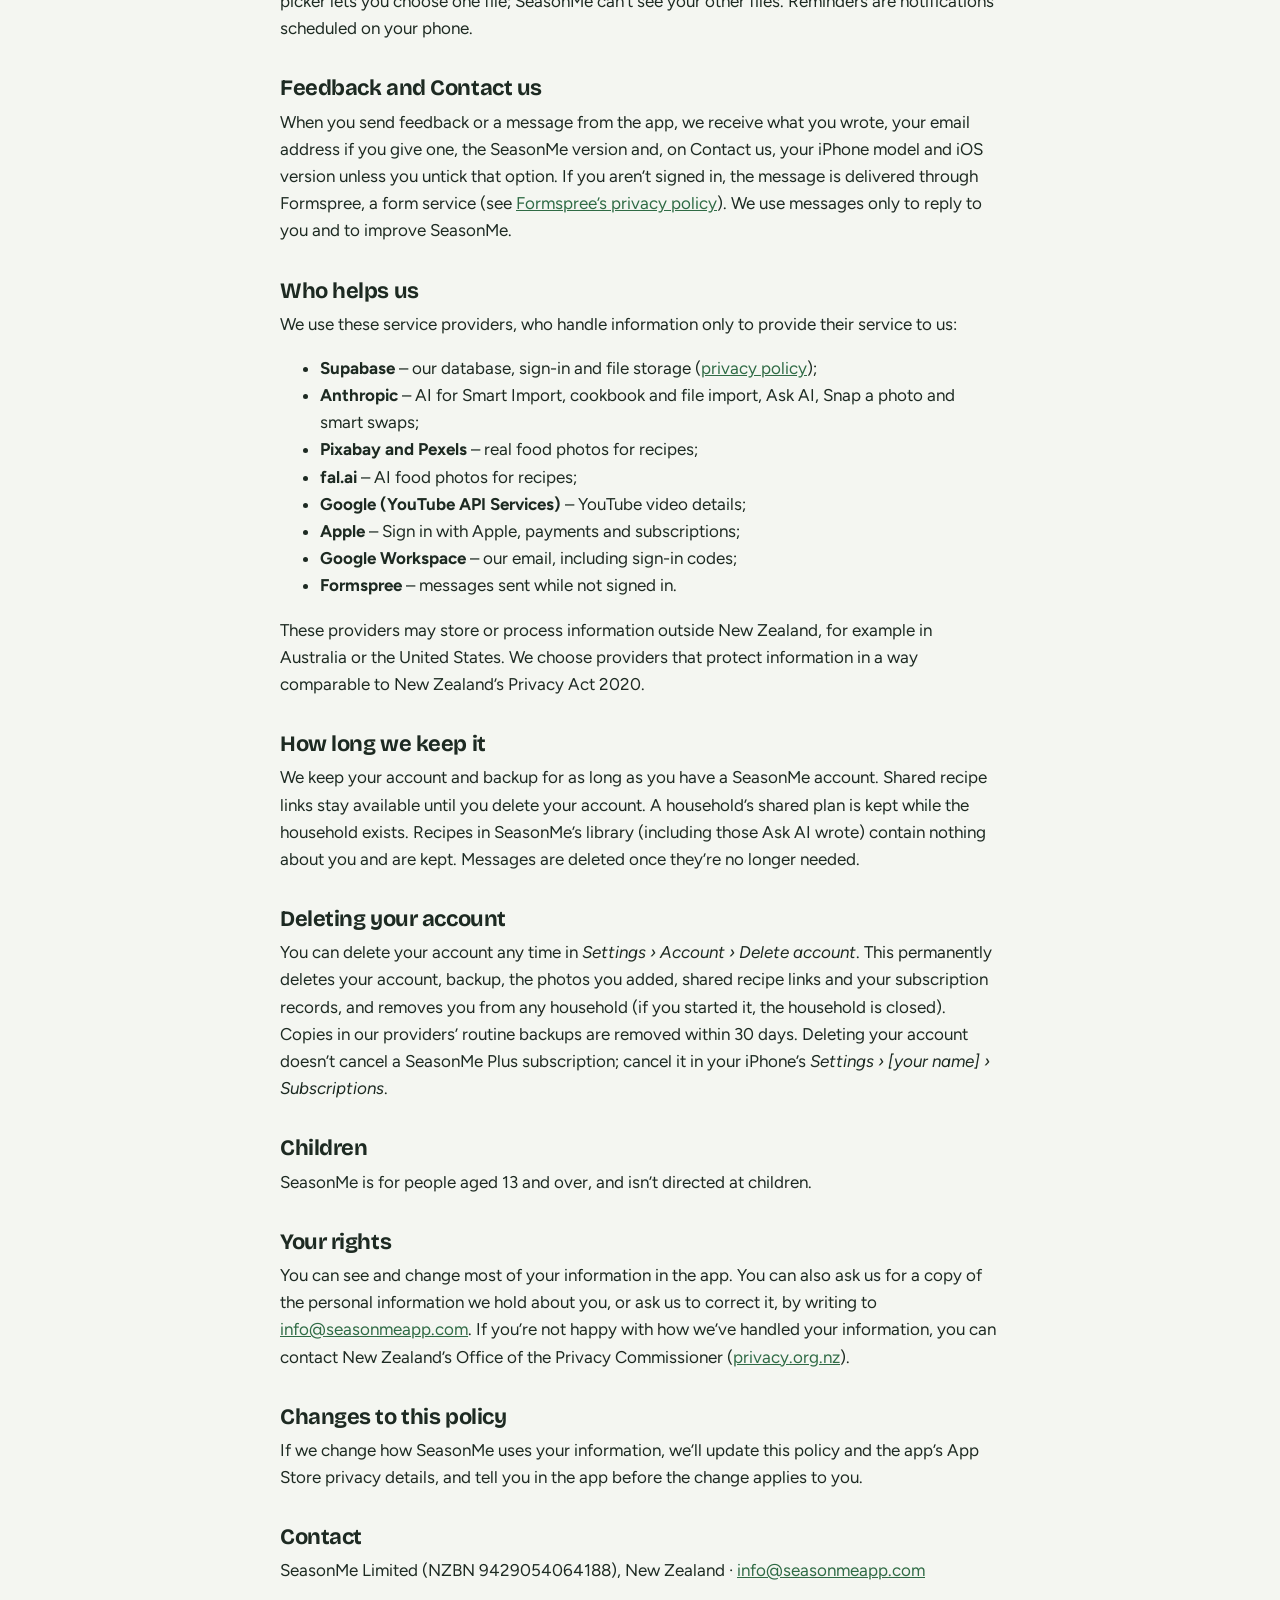
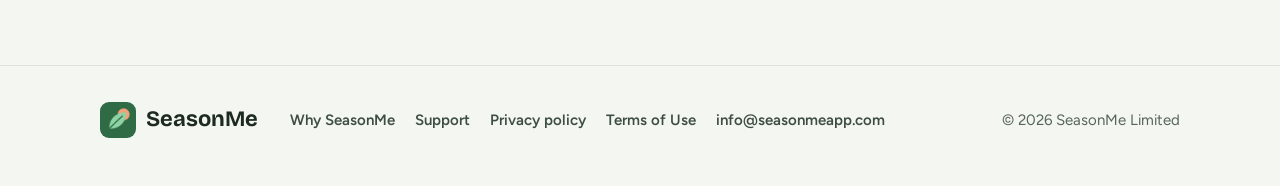
==== commit b9988ba6: "Privacy policy and support: importing recipes from a file Co-Authored-By: Claude Opus 5.5 <noreply@a" ====
--- a/privacy.html
+++ b/privacy.html
@@ -49,10 +49,11 @@
   <p>If you start or join a household, the people in it share one meal plan and grocery list. Everyone in the household can see: the household’s name, each member’s display name (the name you choose when you join), the shared meal plan, grocery list and added items, and any of your own recipes that you put in the shared meal plan (with their photos, if they’re online). They can’t see your other recipes, your email address or your settings. The person who started the household can remove members and change the invite code; anyone with the code can ask to join until the household is full. When you leave or are removed, you keep your own copy of the plan; when the person who started the household leaves or deletes their account, the household closes for everyone.</p>
 
   <h2>AI features (SeasonMe Plus)</h2>
-  <p>Smart Import, cookbook import, Ask AI, Snap a photo and smart swaps use artificial intelligence provided by Anthropic (the maker of Claude). When you use them, SeasonMe sends Anthropic only what’s needed for that request:</p>
+  <p>Smart Import, cookbook and file import, Ask AI, Snap a photo and smart swaps use artificial intelligence provided by Anthropic (the maker of Claude). When you use them, SeasonMe sends Anthropic only what’s needed for that request:</p>
   <ul>
     <li><strong>Smart Import:</strong> the link you paste, the text of that web page, the post’s caption and any captions of what’s said in the video, and any text you paste;</li>
     <li><strong>Cookbook import:</strong> the photos of the page you take or choose (shrunk first);</li>
+    <li><strong>Importing from a file:</strong> the PDF, Word document or photo you choose (for example from Google Drive or iCloud Drive), and its name. SeasonMe only sees the one file you pick, not the rest of your storage, and the file isn’t kept;</li>
     <li><strong>Ask AI:</strong> your choices (meal, time, style and the ingredients or dish you pick or type), your menu type, restrictions, household size, country and season, and the names of recipes you already have so the ideas are new;</li>
     <li><strong>Snap a photo:</strong> the photos of your fridge, pantry or bench you take or choose (shrunk first). They’re used to list the food in them and aren’t stored;</li>
     <li><strong>Smart swaps:</strong> the recipe’s name, ingredients and method, the ingredient you want to swap, your menu type, restrictions and the items in your kitchen list.</li>
@@ -72,7 +73,7 @@
   <p>If you choose “Use my current location”, SeasonMe asks iOS for your approximate location once, to work out your country and season. iOS may use Apple’s services to turn the location into a place name. SeasonMe saves only the country and city, never your exact position. You can choose your country from a list instead.</p>
 
   <h2>Camera, photos and notifications</h2>
-  <p>SeasonMe asks for the camera or your photo library only when you choose to add a photo, photograph a cookbook page or snap your fridge. Reminders are notifications scheduled on your phone.</p>
+  <p>SeasonMe asks for the camera or your photo library only when you choose to add a photo, photograph a cookbook page or snap your fridge. When you import from a file, iPhone’s file picker lets you choose one file; SeasonMe can’t see your other files. Reminders are notifications scheduled on your phone.</p>
 
   <h2>Feedback and Contact us</h2>
   <p>When you send feedback or a message from the app, we receive what you wrote, your email address if you give one, the SeasonMe version and, on Contact us, your iPhone model and iOS version unless you untick that option. If you aren’t signed in, the message is delivered through Formspree, a form service (see <a href="https://formspree.io/legal/privacy-policy/">Formspree’s privacy policy</a>). We use messages only to reply to you and to improve SeasonMe.</p>
@@ -81,7 +82,7 @@
   <p>We use these service providers, who handle information only to provide their service to us:</p>
   <ul>
     <li><strong>Supabase</strong> – our database, sign-in and file storage (<a href="https://supabase.com/privacy">privacy policy</a>);</li>
-    <li><strong>Anthropic</strong> – AI for Smart Import, cookbook import, Ask AI, Snap a photo and smart swaps;</li>
+    <li><strong>Anthropic</strong> – AI for Smart Import, cookbook and file import, Ask AI, Snap a photo and smart swaps;</li>
     <li><strong>Pixabay and Pexels</strong> – real food photos for recipes;</li>
     <li><strong>fal.ai</strong> – AI food photos for recipes;</li>
     <li><strong>Google (YouTube API Services)</strong> – YouTube video details;</li>
--- a/style.css
+++ b/style.css
@@ -139,7 +139,9 @@
 
 /* Why SeasonMe */
 .why-hero { padding: 64px 0 72px; }
-.why-hero h1 { font-size: clamp(40px, 6vw, 64px); margin: 12px 0 18px; }
+.why-hero h1 { font-size: clamp(40px, 6vw, 64px); margin: 12px 0 18px; text-wrap: balance; }
+.why-hero .section-head p, .why-teaser p { max-width: 32em; margin-left: auto; margin-right: auto; text-wrap: balance; }
+.why-teaser h2 { text-wrap: balance; }
 .mv { display: grid; grid-template-columns: 1fr 1fr; gap: 24px; max-width: 980px; margin: 0 auto; }
 .mv-card { background: var(--mint-soft); border-radius: 28px; padding: 32px; }
 .mv-card.peach { background: var(--peach-soft); }
@@ -155,3 +157,6 @@
 @media (max-width: 900px) {
   .mv, .beliefs { grid-template-columns: 1fr; }
 }
+.nowrap { white-space: nowrap; }
+.why-hero h1 .nowrap { display: block; }
+.why-teaser h2 { font-size: clamp(30px, 4vw, 44px); margin: 10px 0 0; }
